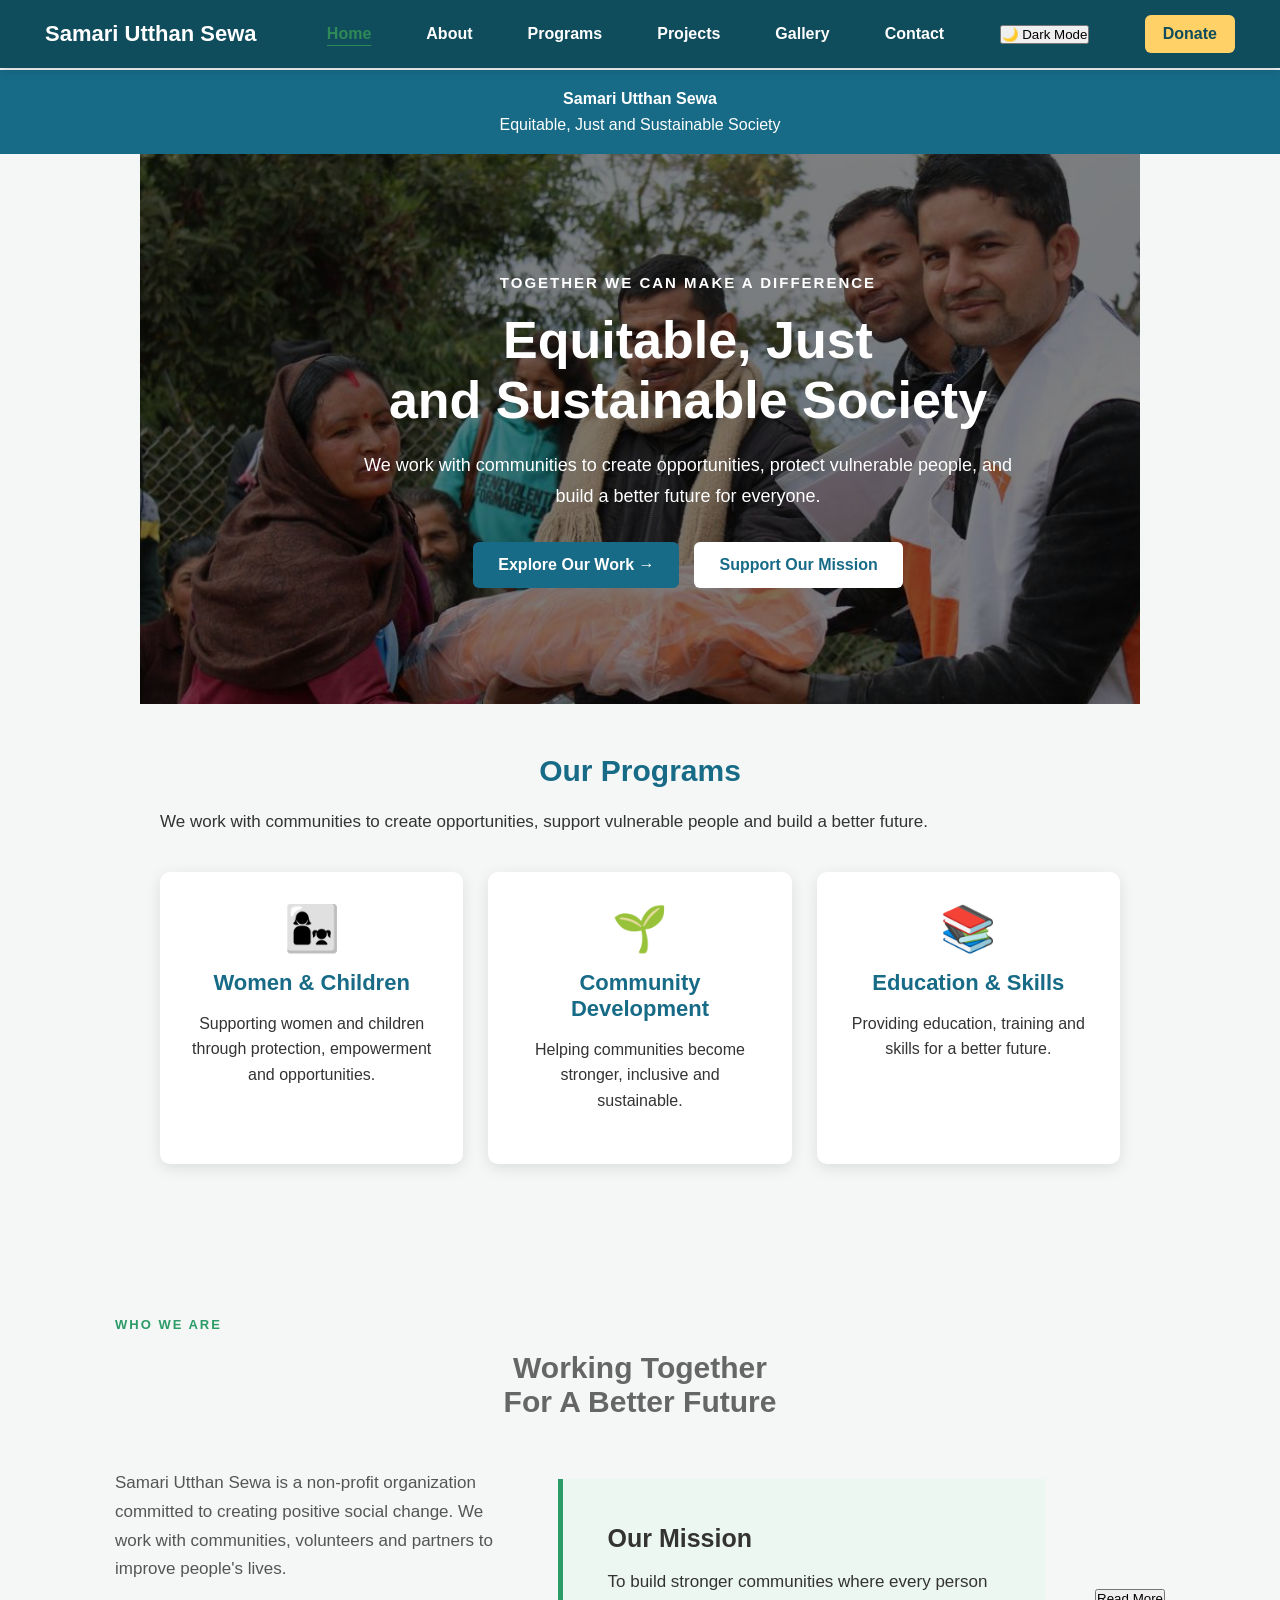
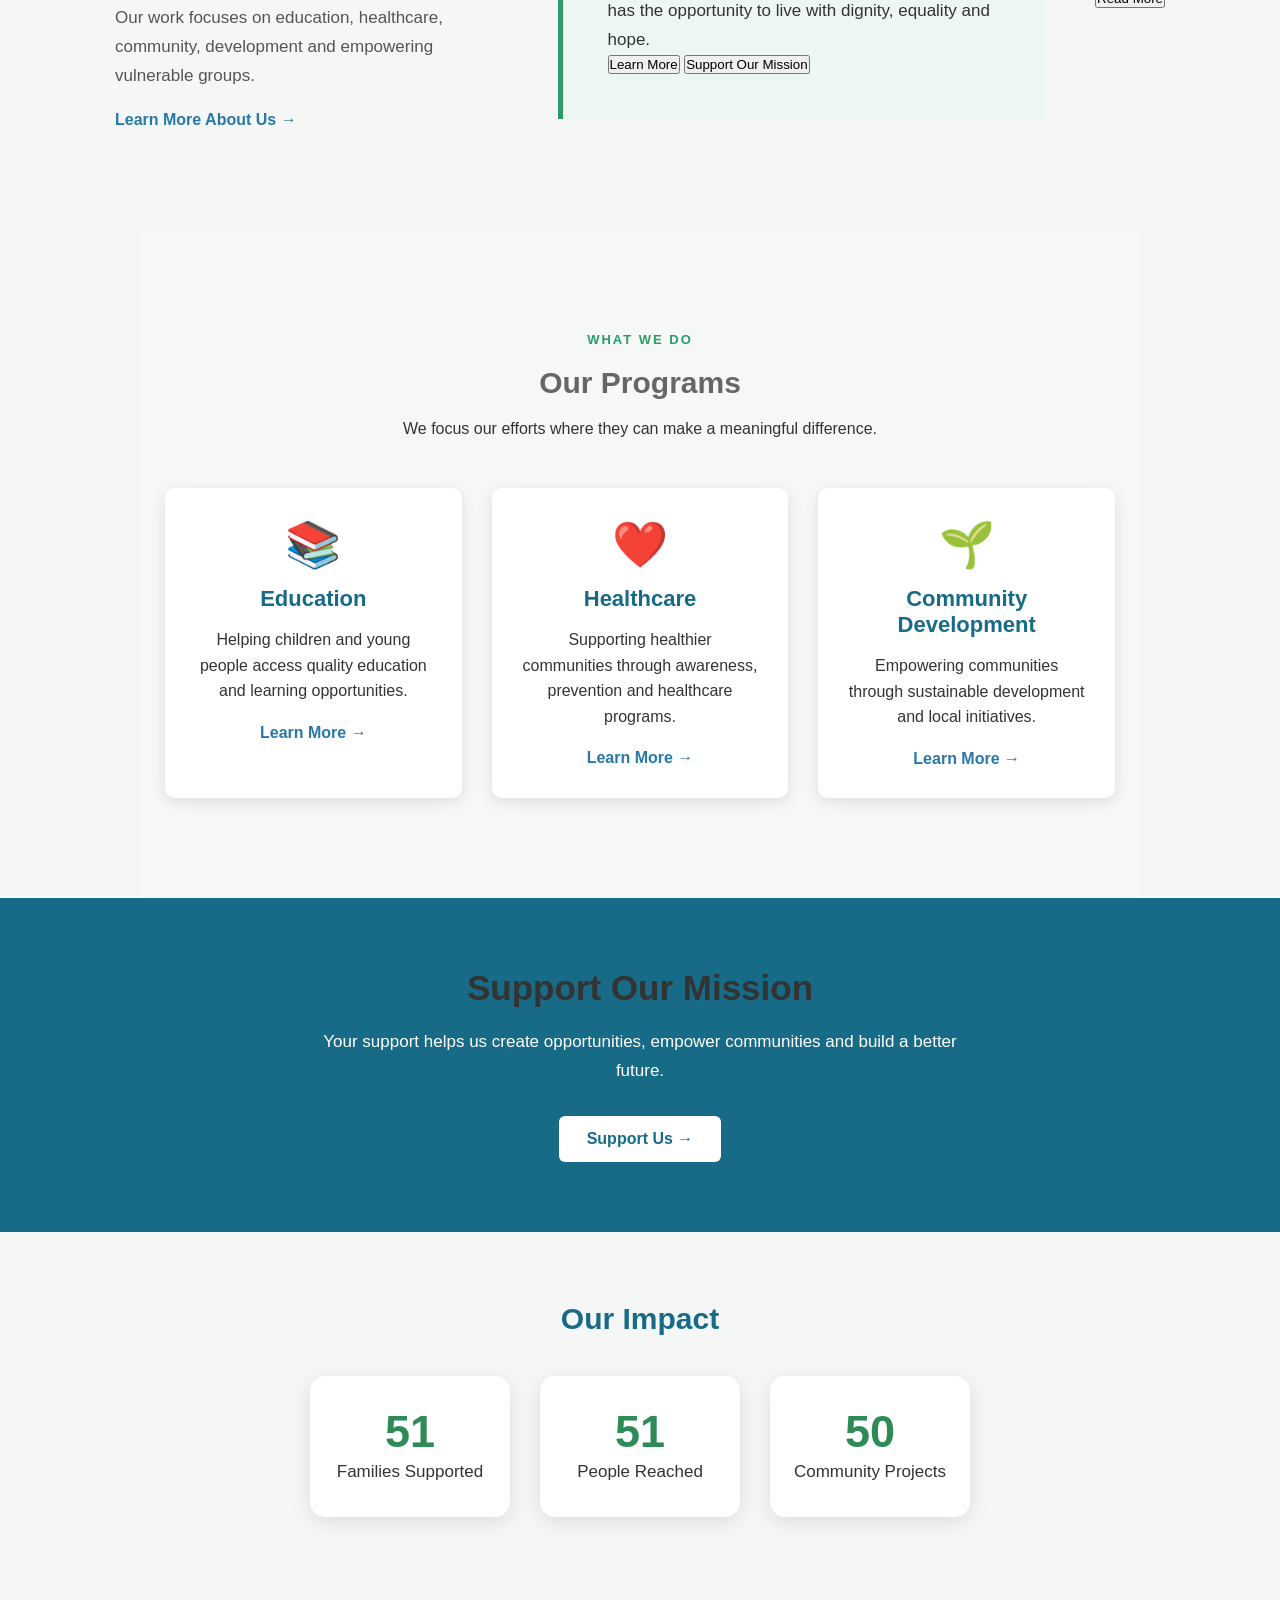
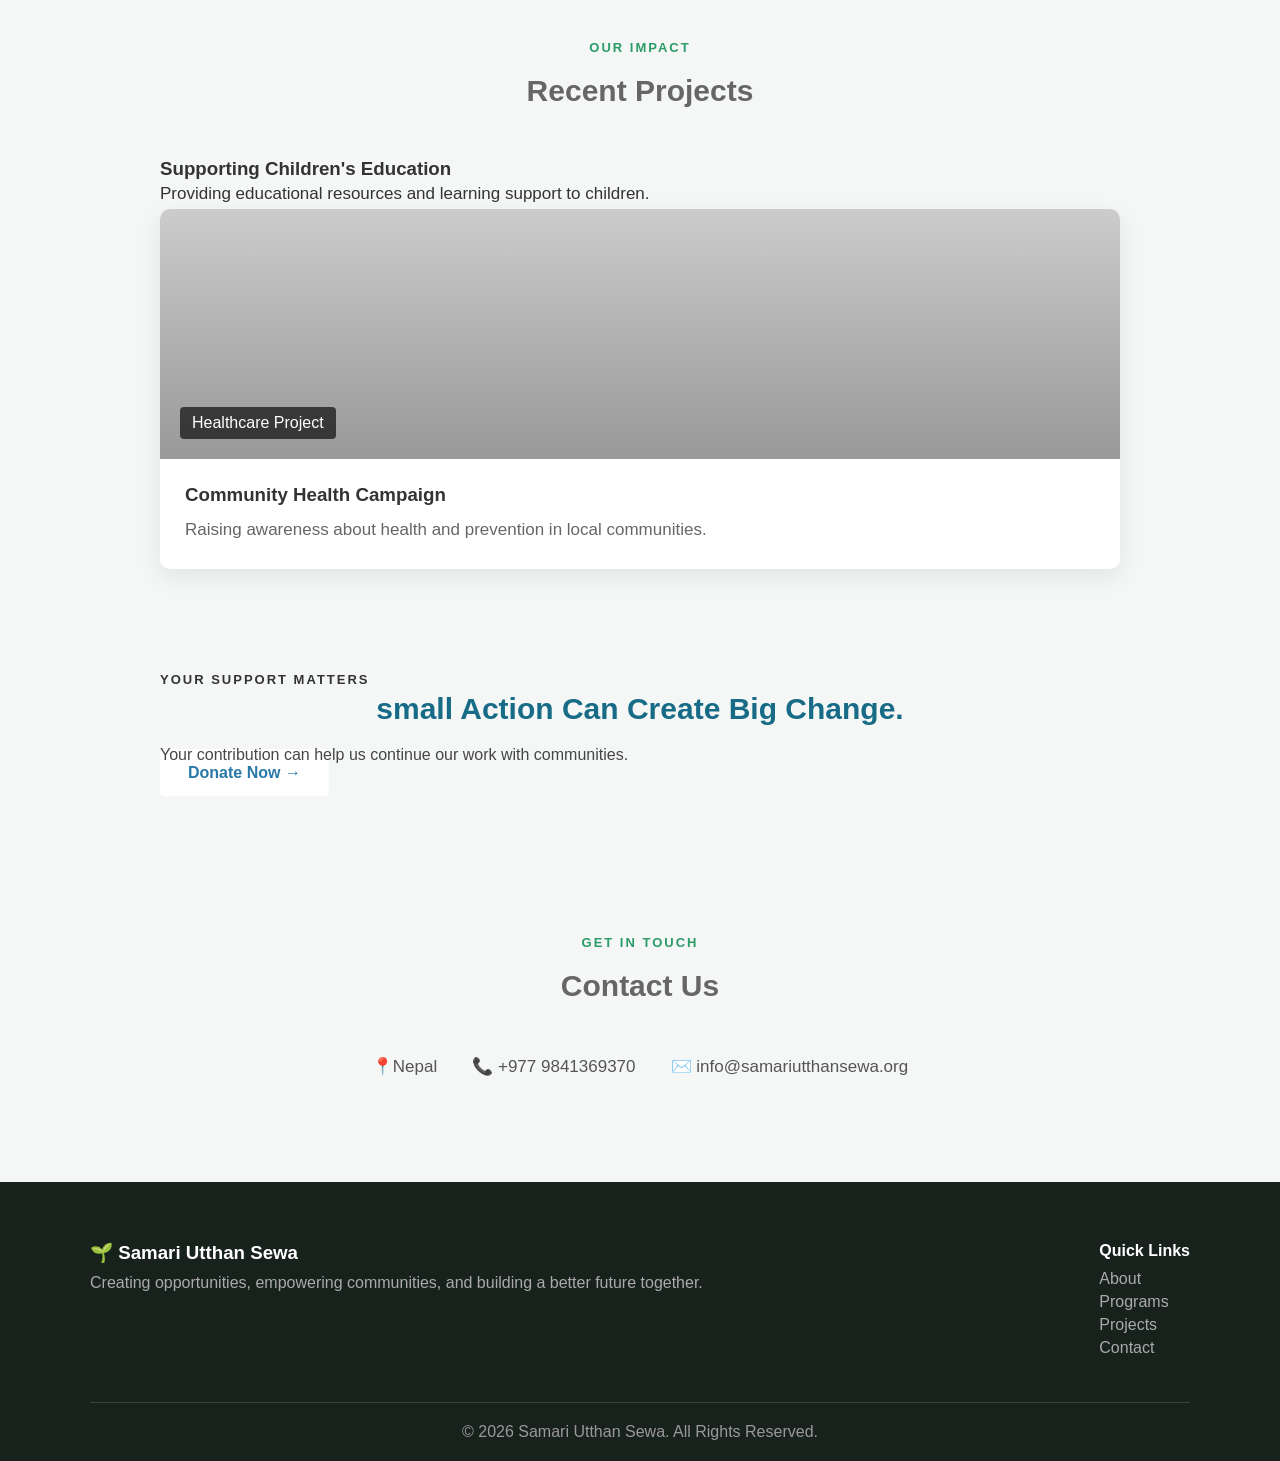
==== index.html @ bf8b1ad0 "Add files via upload" ====
<!DOCTYPE html>
<html lang="en">

  <head>
    <meta charset="UTF-8">
    <meta name="viewport" content="width=device-width, initial-scale=1.0">

    <title>Samari Utthan Sewa | Equitable, Just and Sustainable Society</title>

    <meta name="description" content="Samari Utthan Sewa works with communities to create opportunities, protect vulnerable people and build a more equitable, just and sustainable society.">

    <meta property="og:title" content="Samari Utthan Sewa | Equitable, Just and Sustainable Society">
    <meta property="og:description" content="Samari Utthan Sewa works with communities to create opportunities and build a better future for everyone.">
    <meta property="og:type" content="website">
    <meta property="og:url" content="https://samariutthansewa.org/">

    <link rel="stylesheet" href="style.css">

  </head>

  <body>

    <!-- Scroll progress Bar -->

    <div id="scrollProgress"></div>

    <!-- Your existing website content -->

    <!-- ================= NAVIGATION BAR ================= -->

    <header>
        <h1>Samari Utthan Sewa</h1>
        <p>Equitable, Just and Sustainable Society</p>
    </header>

        <nav class="navbar">

            <a href="index.html" class="logo">
                Samari Utthan Sewa
            </a>

            <button id="menuToggle"
                    class="menu-toggle" 
                    aria-label="Open navigation"
                    aria-expanded="false">
               ☰
            </button>

            <ul class="nav-links">

             <li> 
                <a href="index.html">Home</a>
             </li>
            
             <li>
                <a href="about.html">About</a>
             </li>
            
             <li>
                <a href="programs.html">Programs</a>
             </li>

             <li>
                <a href="projects.html">Projects</a>
             </li>

             <li>
                <a href="gallery.html">Gallery</a>
             </li>

             <li>
                <a href="contact.html">Contact</a>
             </li>

            </ul>
            <button id="darkModeButton">🌙 Dark Mode</button>
            
            <a href="#donate" class="donate-button">
                Donate
            </a>

        </nav>

    </header>
    
    <!-- ================= HERO ================= -->
    <section class="hero">

        <div class="hero-content">

            <p class="hero-small">
                TOGETHER WE CAN MAKE A DIFFERENCE
            </p>

            <h1>
                Equitable, Just <br>
                and Sustainable Society
            </h1>

            <p class="hero-description">
               We work with communities to create opportunities, protect vulnerable people, and build a better future for everyone.
            </p>

            <div class="hero-buttons">

                <a href="#programs" class="primary-button">
                    Explore Our Work →
                </a>

                <a href="#donate" class="secondary-button">
                    Support Our Mission
                </a>
            
    
            </div>

        </div>

    </section>

    <section id="programs" class="reveal">

        <h2>Our Programs</h2>

        <p>
            We work with communities to create opportunities,
            support vulnerable people and build a better future.
        </p>

        <div class="program-cards reveal">

            <div class="program-card reveal" data-program="Women & Children">
                <div class="program-icon">👩‍👧</div>
                <h3>Women & Children</h3>
                <p>
                    Supporting women and children through
                    protection, empowerment and opportunities.
                </p>
            </div>

            <div class="program-card reveal" data-program="Community Development">
                <div class="program-icon">🌱</div>
                <h3>Community Development</h3>
                <p>
                    Helping communities become stronger,
                    inclusive and sustainable.
                </p>
            </div>

            <div class="program-card reveal" data-program="Education & Skills">
                <div class="program-icon">📚</div>
                <h3>Education & Skills</h3>
                <p>
                    Providing education, training and skills
                    for a better future.
                </p>
            </div>

        </div>

    </section>

    <!-- ================= ABOUT ================= -->

    <section class="about" id="about">

        <div class="section-heading">

            <p>WHO WE ARE</p>

            <h2>
                Working Together<br>
                For A Better Future
            </h2>

        </div>
        <div class="about-content">

            <div class="about-text">

                <p>
                    Samari Utthan Sewa is a non-profit organization committed to creating positive social change. We work with communities, volunteers and partners to improve people's lives.
                </p>

                <p>
                    Our work focuses on education, healthcare, community, development and empowering vulnerable groups.
                </p>

                <a href="#" class="text-link">
                    Learn More About Us →
                </a>

            </div>

            <div class="about-box">

                <h3>Our Mission</h3>

                <p>
                    To build stronger communities where every person has the opportunity to live with dignity, equality and hope.
                </p>

            <button id="learnMoreButton">Learn More</button>

            <button id="supportOurButton">Support Our Mission</button>

            <p id="ngoMessage"></p>

            </div>

        <button id="readMoreButton">Read More</button>

        <p id="moreInformation" style="display: none;">
            Samari Utthan Sewa is committed to supporting communities
            and creating positive social change. 💙🌱
        </p>

        </div>

    </section>

    <!-- ================= PROGRAM ================= -->
    
    <section class="program" id="program">
        <div class="section-heading center">

            <p>WHAT WE DO</p>

            <h2>
                Our Programs<br>
            </h2>

            <span>
                We focus our efforts where they can make a meaningful difference.
            </span>

        </div>

        <div class="program-container">

          <div class="program-card">

            <div class="program-icon">
                📚
            </div>

            <h3>
                Education
            </h3>

            <p>
                Helping children and young people access quality education and learning opportunities.
            </p>

            <a href="#">
                Learn More →
            </a>


          </div>

          <div class="program-card">

            <div class="program-icon">
                 ❤️
            </div>

            <h3> 
                Healthcare
            </h3>

            <p>
                Supporting healthier communities through awareness, prevention and healthcare programs.
            </p>

            <a href="#">
                Learn More →
            </a>

          </div>

          <div class="program-card">

            <div class="program-icon">
                🌱
            </div>

            <h3>
                Community Development
            </h3>

            <p>
                Empowering communities through sustainable development and local initiatives.
            </p>

            <a href="#">
                Learn More →
            </a>

          </div>

        </div>

    </section>

    <section id="donate" class="donate-section">

        <h2>Support Our Mission</h2>

        <p>
            Your support helps us create opportunities,
            empower communities and build a better future.
        </p>

        <a href="#contact" class="donate-button">
            Support Us →
        </a>


    </section>

    <!-- Impact Counter -->

    <section class="impact-section">

        <h2>Our Impact</h2>

        <div class="counter-container">

            <div class="counter-box">
                <h3 class="counter" data-target="100">0</h3>
                <p>Families Supported</p>
            </div>

            <div class="counter-box">
                <h3 class="counter" data-target="500">0</h3>
                <p>People Reached</p>
            </div>

            <div class="counter-box">
                <h3 class="counter" data-target="50">0</h3>
                <p>Community Projects</p>
            </div>

        </div>

    </section>

    <!-- ================= PROJECTS ================= -->

    <section class="project" id="projects">

        <div class="section-heading center">

            <p>OUR IMPACT</p>

            <h2>
                Recent Projects
            </h2>

        </div>

        <div class="project-container">

            <h3>
                Supporting Children's Education
            </h3>

            <p>
                Providing educational resources and learning support to children.
            </p>

        </div>

        <div class="project-card">

            <div class="project-image health-image">
                <span>Healthcare Project</span>
            </div>

            <div class="project-info">

                <h3>
                    Community Health Campaign
                </h3>

                <p>
                    Raising awareness about health and prevention in local communities.
                </p>

            </div>

        </div>

    </div>

    </section>


    <!-- ================= DONATION ================= -->

    <section class="donate" id="donate">

        <div>

            <p>
                YOUR SUPPORT MATTERS
            </p>

            <h2>
                small Action Can Create Big Change.
            </h2>

            <span>
                Your contribution can help us continue our work with communities.
            </span>

        </div>

        <a href="#" class="donate-big-button">
            Donate Now →
        </a>

    </section>

    <!-- ================= CONTACT ================= -->

    <section class="contact" id="contact">

        <div class="section-heading center">

            <p>GET IN TOUCH</p>

            <h2>
                Contact Us
            </h2>

        </div>

        <div class="contact-info">

            <p>📍Nepal</p>

            <p>📞 +977 9841369370</p>

            <p>✉️ info@samariutthansewa.org</p>

        </div>

    </section>

    <!-- ================= FOOTER ================= -->

    <footer>

     <div class="footer-content">

        <div>

            <h3>
               🌱 Samari Utthan Sewa
            </h3>

            <p>
                Creating opportunities, empowering communities, and building a better future together.
            </p>

        </div>

        <div>

            <h4>
                Quick Links
            </h4>

            <a href="#about">About</a>
            <a href="#program">Programs</a>
            <a href="#projects">Projects</a>
            <a href="#contact">Contact</a>

        </div>

     </div>

     <div class="copyright">

         © 2026 Samari Utthan Sewa. All Rights Reserved.

     </div>

    </footer>



<button id="backToTop">↑</button>

<!-- Program Modal -->

<div id="programModal" class="program-modal">

    <div class="program-modal-content">

        <button id="closeProgramModal" class="close-modal">×</button>

        <h2 id="modalProgramName"></h2>

        <p id="modalProgramDescription"></p>

    </div>

</div>

<script src="script.js"></script>
</body>

</html>
---- style.css ----
/* ========================================
   BASIC SETTINGS
======================================= */

* {
    margin: 0;
    padding: 0;
    box-sizing: border-box;
}

html {
    scroll-behavior: smooth;
}

body {
    font-family: Arial, sans-serif;
    margin: 0;
    background-color: #f4f7f6;
    color: #333;
    padding-top: 70px;
}

a {
    text-decoration: none;
}

/* ========================================
   NAVIGATION
======================================= */

header {
   background-color: #176b87;
   color: white;
   padding: 20px;
   text-align: center;
}

header h1 {
    margin: 0;
    font-size: 16px;
}

header p {
    margin: 8px 0 0;
    font-size: 16px;
}

nav {
    background-color: #0f4c5c;
    padding: 12px;
    text-align: center;
}

nav a {
    color: white;
    text-decoration: none;
    margin: 0 15px;
    font-weight: bold;
}

nav a:hover {
    color: #ffd166;
}

.navbar {
   position: fixed;
   top: 0;
   left: 0;
   width: 100%;
   z-index: 1000;

   display: flex;
   align-items: center;
   justify-content: space-between;

   background-color: #0f4c5c;
   padding: 15px 30px;

   box-shadow: 0 2px 10px rgba(0, 0, 0, 0.15);
}

.logo {
    font-size: 22px;
    font-weight: center;
    color: #2878a8;
}

.logo span {
    color: #333;
}

.nav-links {
    list-style: none;

    display: flex;
    gap: 28px;
}

.nav-links a {
    transition: color 0.3s ease;
}

.nav-links a:hover {
    color: #ffd166;
}

.donate-button {
    background: #2878a8;
    color: white;

    padding: 10px 22px;

    border-radius: 5px ;
    transition: all 0.3s ease;
}

.donate-button:hover {
    transform: translateY(-2px);
    opacity: 0.9;
}


/* ==========================================
   HERO
======================================== */

.hero {
    min-height: 680px;

    display: flex;
    align-items: center;

    background: linear-gradient(
        rgba(0, 0, 0, 0.52),
        rgba(0, 0, 0, 0.52)
    ),
    url("https://images.unsplash.com/photo-1488521787991-ed7bbaae773c")
    center/cover;

    background-attachment: fixed;
}

.hero-content {
    max-width: 850px;
    margin-left: 10%;

    color: white;
    padding: 30px;
}

.hero-small{
    font-size: 14px;
    font-weight: bold;
    letter-spacing: 2px;

    margin-bottom: 25px;
}

.hero-description {
    max-width: 650px;

    font-size: 19px;

    margin-bottom: 35px;
}

.hero-buttons {
    display: flex;
    gap: 15px;
    flex-wrap: wrap;
}

/* ========================================
   BUTTONS
======================================== */

.primary-button,
.secondary-button  {
display: inline-block;

padding: 13px 25px;

border-radius: 5px;

    font-weight: bold;

transition: 0.3s;
}

.primary-button {
    background: #2b9b68;
    color: white;
}

.primary-button:hover {
    transform: translateY(-3px);
    background: #2878a8;
}

.secondary-button {
    background: white;
    color: #2878a8;
}

.secondary-button:hover {
    transform: translateY(-3px);
}

/* ========================================
   SECTION HEADING
=========================================*/

section {
    padding: 50px 20px;
    max-width: 1000px;
    margin: auto;
}

section h2 {
    text-align: center;
    color: #176b87;
    font-size: 30px;
    margin-bottom: 20px;
}

section p {
    line-height: 1.7;
    font-size: 17px;
}

.section-heading {
    margin-bottom: 50px;
}

.section-heading > p {
    color: #2b9b68;

    font-size: 13px;
    font-weight: bold;

    letter-spacing: 2px;
    
    margin-bottom: 10px;
}

.section-heading h2 {
    display: block;

    margin-top: 15px;

    color: #666;
}

.center {
    text-align: center;
}


/* ========================================
   ABOUT
========================================= */

.about {
    max-width: 1100px;
    margin: auto;

    padding: 100px 25px;
}

.about-content {
    display: flex;
    gap: 50px;

    align-items: center;
}

.about-text {
    flex: 1;
}

.about-text p {
    margin-bottom: 20px;

    color: #555;
}

.text-link {
    color: #2878a8;

    font-weight: bold;
}

.about-box {
    flex: 1;

    background: #edf7f1;

    color: #333;

    padding: 45px;

    border-left: 5px solid #2b9b68;
}

.about-box h3 {
    font-size: 25px;
    margin-bottom: 15px;
}

.about-box p {
    color: #333;
}


/* ========================================
   PROGRAMS
======================================= */

.program {
    padding: 100px 25px;

    background: #f5f8f6;
}

.program-container {
    max-width: 1100px;
    margin: auto;

    display: flex;
    gap: 25px;
}

.program-card {
    flex: 1;

    background: white;

    padding: 35px;

    border-radius: 10px;

    box-shadow:
       0 8px 30px rgba(0, 0, 0, 0.06);

    transition: 0.3s;
}

.program-card:hover {
    transform: translateY(-8px);

    box-shadow:
        0 15px 35px rgba(0, 0, 0, 0.12);
}

.program-icon {
    font-size: 40px;

    margin-bottom: 15px;
}

.program-card h3 {
    font-size: 40px;

    margin-bottom: 12px;
}

.program-card p {
    font-size: 22px;

    margin-bottom: 20px;
}

.program-card a {
    color: #2878a8;

    font-weight: bold;
}


/* ========================================
   PROJECTS
======================================== */

.projects {
    max-width: 1100px;
    margin: auto;

    padding: 100px 25px;
}

.program-container {
    display: flex;
    gap: 30px;
}

.project-card {
    flex: 1;

    background: white;

    border-radius: 10px;

    overflow: hidden;

    box-shadow:
       0 8px 25px rgba(0, 0, 0, 0.08);
}

.project-image {
    height: 250px;

    display: flex;
    align-items: end;

    padding: 20px;

    color: white;

    background-size: cover;
    background-position: center;
}

.education-image {
    background-image:
       linear-gradient(
        rgba(0,0,0,0.2),
        rgba(0,0,0,0.4)
       ),
       url("https://images.unsplash.com/photo-1576091160399-112ba8d25d1d");
}

.health-image {
    background-image:
       linear-gradient(
        rgba(0, 0, 0, 0.2),
        rgba(0, 0, 0, 0.4)
       ),
       url("https://images.unsplash.com/photo-1576091160399-112ba8d25d1d");
}

.project-image span {
    background: rgba(0, 0, 0, 0.65);

    padding: 7px 12px;

    border-radius: 4px;
}

.project-info {
    padding: 25px;
}

.project-info h3 {
    margin-bottom: 10px;
}

.project-info p {
    color: #666;
}


/* ========================================
   DONATION
======================================== */

.donation {
    padding: 70px 10%;

    background: #2878a8;

    color: white;

    display: flex;

    justify-content: space-between;
    align-items: center;

    gap: 30px;
}

.donate p {
    font-size: 13px;

    letter-spacing: 2px;

    font-weight: bold;
}

.donation h2 {
    font-size: 35px;

    margin: 8px 0;
}

.donate span {
    opacity: 0.9;
}

.donate-big-button {
    background: white;

    color: #2878a8;

    padding: 15px 28px;

    border-radius: 5px;

    font-weight: bold;

    white-space: nowrap;

    transform: 0.3s;
}

.donate-big-button:hover {
    transform: scale(1.05);
}


/* ========================================
   CONTACT
======================================== */

.contact {
    padding: 100px 25px;

    text-align: center;
}

.contact-info {
    display: flex;

    justify-content: center;

    gap: 35px;

    flex-wrap: wrap;

    color: #555;
}


/* ========================================
   FOOTER
======================================== */

footer {
    background: #17221d;

    color: white;

    padding: 60px 25px 20px;
}

.footer-content {
    max-width: 1100px;
    margin: auto;

    display: flex;

    justify-content: space-between;

    gap: 50px;
}

.footer-content h3 {
    margin-bottom: 10px;
}

.footer-content p {
    color: #aaa;
}

.footer-content h4 {
    margin-bottom: 10px;
}

.footer-content a {
    display: block;

    color: #aaa;

    margin-bottom: 5px;
}

.footer-content a:hover {
    color:white;
}

.copyright {
    max-width: 1100px;

    margin: 40px auto 0;

    padding-top: 20px;

    border-top: 1px solid #38423d;

    text-align: center;

    color: #999;
}


/* =======================================
   MOBILE RESPONSIVE DESIGN
======================================== */

@media (max-width: 800px) {

    .navbar {
        flex-wrap: wrap;

        gap: 15px;
    }

    .nav-links {
        order: 3;

        width: 100%;

        justify-content: center;

        flex-wrap: wrap;
    
        gap: 15px;
    }

    .hero {
        min-height: 600px;

        background-attachment: scroll;
    }

    .hero-content {
        margin-left: 0;

        text-align: center;
    }

    .hero h1 {
        font-size: 43px;
    }

    .hero-buttons {
        justify-content: center;
    }

    .about-content {
        flex-direction: column;
    }

    .program-container {
        flex-direction: column;
    }

    .donate {
        flex-direction: column;

        text-align: center;
    }

    .footer-content {
        flex-direction: column;
    }

}


/* ========================================
   INNER PAGE HEADER
======================================== */


.page-header {
    padding: 100px 20px;

    text-align: center;

    background: #176b4d;

    color: white;
}

.page-header h1 {
    font-size: 50px;

    margin-bottom: 10px;
}

.page-header p {
    font-size: 18px;
}


/* ========================================
   ABOUT PAGE
======================================== */


.about-page {
    max-width: 1000px;

    margin: auto;

    padding: 80px 25px;

    text-align: center;
}

.about-page h2 {
    font-size: 40px;

    margin-bottom: 25px;
}

.about-page> p {
    max-width: 800px;

    margin: 15px auto;

    color: #666;
}

.mission-container {
    display: flex;

    gap: 25px;

    margin-top: 50px;
}

.mission-box {
    flex: 1;

    padding: 30px;

    background: #f5f8f6;

    border-radius: 10px;
}

.mission-box h3 {
    margin-bottom: 12px;
}



/* =======================================
   Gallery
====================================== */


.gallery {
    max-width: 1100px;

    margin: auto;

    padding: 80px 25px;

    display: grid;

    grid-template-columns:
            repeat(2, 1fr);

    gap: 25px;
}

.gallery img {
    width: 100%;

    height: 300px;

    object-fit: cover;

    border-radius: 10px;

    transition: 0.3s;
}

.gallery img:hover {
    transform: scale(1.03);
}



/* ========================================
   CONTACT PAGE
======================================= */

.contact-page {
    max-width: 1000px;

    margin: auto;

    padding: 80px 25px;

    display: flex;

    gap: 60px;
}

.contact-details {
    flex: 1;
}

.contact-details h2 {
    font-size: 35px;

    margin-bottom: 25px;
}

.contact-details p {
    margin: 15px 0;

    color: #555;
}

.contact-page form {
    flex: 1;

    display: flex;

    flex-direction: column;

    gap: 15px;
}

.contact-page input,
.contact-page textarea {
    resize: none;
    
    width: 100%;

    padding: 14px;

    border: 1px solid #ddd;

    border-radius: 5px;

    font-family: inherit;

    font-size: 15px;
}

.contact-page button {
    border: none;

    padding: 14px;

    background: #176b4d;

    color: white;

    border-radius: 5px;

    font-size: 16px;

    font-weight: bold;

    cursor: pointer;
}

.contact-page button:hover {
    background: #0f4d37;
}

.contact-form label {
    display: block;
    margin-bottom: 6px;
    font-weight: 600;
}



/* ==========================================
   RESPONSIVE INNER PAGES
========================================== */

@media (max-width: 800px) {

    .mission-container {
        flex-direction: column;
    }

    .gallery {
        grid-template-columns: 1fr;
    }

    .contact-page {
        flex-direction: columns;
    }

}

form {
    max-width: 600px;
    margin: 30px auto;
    background-color: white;
    padding: 30px;
    border-radius: 10px;
    box-shadow: 0 4px 15px rgba(0, 0, 0, 0.1);
}

form input,
form textarea {
    width: 100%;
    padding: 12px;
    margin-bottom: 15px;
    border: 1px solid #ccc;
    border-radius: 6px;
    font-size: 16px;
    box-sizing: border-box;
}

form textarea {
    resize: vertical;
}

form buttom {
    width: 100%;
    padding: 13px;
    background-color: #176b87;
    color: white;
    border: none;
    border-radius: 6px;
    font-size: 17px;
    font-weight: bold;
    cursor: pointer;
}

form buttom:hover {
    background-color: #0f4c5c;
}

#formMessage {
    text-align: center;
    margin-top: 15px;
    font-weight: bold;
}

@media (max-width: 600px) {

    header h1 {
        font-size: 28px;
    }

    header p {
        font-size: 14px;
    }

    nav a {
        display: block;
        margin: 10px 0;
    }

    section {
        padding: 30px 15px;
    }

    section h2 {
        font-size: 25px;
    }

    form {
        padding: 20px;
    }
 .hero {
    min-height: 450px;
 }

 .hero-content h1 {
    font-size: 34px;
 }

 .hero-description {
    font-size: 16px;
 }

 .program-cards{
    flex-direction: column;
    align-items: center;
 }

 .program-card {
    width: 100%;
    max-width: 400px;
 }

 .navbar {
    flex-direction: column;
    align-items: center;
    gap: 10px;
 }

 .navbar .donate-button {
    margin-top: 5px;
 }

}



.hero {
    min-height: 550px;
    display: flex;
    align-items: center;
    justify-content: center;
    text-align: center;
    padding: 60px 20px;
    background-image: url("community.jpg");
    background-size: cover;
    background-position: center;
    position: relative;
}

.hero::before {
    content: "";
    position: absolute;
    inset: 0;
    background: rgba(0, 0, 0, 0.5);
}

.hero-content {
    position: relative;
    color: white;
    max-width: 800px;
}

.hero-small {
    font-size: 15px;
    font-weight: bold;
    letter-spacing: 2px;
    margin-bottom: 15px;
}

.hero-content h1 {
    font-size: 52px;
    line-height: 1.15;
    margin: 0 0 20px;
}

.hero-description {
    font-size: 18px;
    line-height: 1.7;
    margin-bottom: 30px;
}

.hero-buttons {
    display: flex;
    justify-content: center;
    gap: 15px;
    flex-wrap: wrap;
}

.primary-button,
.secondary-button {
    display: inline-block;
    padding: 14px 25px;
    text-decoration: none;
    border-radius: 6px;
    font-weight: bold;
}

.primary-button {
    background-color: #176b87;
    color: white;
}

.secondary-button {
    background-color: white;
    color: #176b87;
}

.primary-button:hover,
.secondary-button:hover {
    opacity: 0.85;
}

.program-cards {
    display: flex;
    gap: 25px;
    justify-content: center;
    margin-top: 35px;
    flex-wrap: wrap;
}

.program-card {
    background-color: white;
    padding: 30px;
    border-radius: 10px;
    width: 280px;
    box-shadow: 0 4px 15px rgba(0, 0, 0, 0.1);
    text-align: center;
    box-sizing: border-box;
}

.program-card h3 {
    color: #176b87;
    font-size: 22px;
    margin-bottom: 15px;
}

.program-card p {
    font-size: 16px;
    line-height: 1.6;
}

.program-card:hover {
    transform: translateY(-5px);
    transition: 0.3s;
}

.program-icon {
    font-size: 45px;
    margin-bottom: 15px;
}

.donate-section {
    text-align: center;
    background-color: #176b87;
    color: white;
    max-width: none;
    padding: 70px 20px;
}

.donate-section h2 {
    color: #333;
    font-size: 35px;
}

.donate-section p {
    max-width: 650px;
    margin: 0 auto 30px;
}

.donate-button {
    display: inline-block;
    background-color: white;
    color: #176b87;
    padding: 14px 28px;
    border-radius: 6px;
    text-decoration: none;
    font-weight: bold;
}

.donate-button:hover {
    opacity: 0.85;
}

.navbar {
    display: flex;
    align-items: center;
    justify-content: space-between;
    background-color: #0f4c5c;
    padding: 15px 30px;
}

.logo {
    color: white;
    text-decoration: none;
    font-size: 22px;
    font-weight: bold;
}

.nav-links {
    display: flex;
    list-style: none;
    gap: 25px;
    margin: 0;
    padding: 0;
}

.nav-links a {
    color: white;
    text-decoration: none;
    font-weight: bold;
}

.nav-links a:hover {
    color: #ffd166;
}

.navbar .donate-button {
    background-color: #ffd166;
    color: #0f4c5c;
    padding: 10px 18px;
    border-radius: 6px;
    text-decoration: none;
    font-weight: bold;
}

.navbar .donate-button:hover {
    opacity: 0.85;
}




/* =======================================
   MOBILE MENU 
====================================== */


.menu-toggle {
    display: none;
    font-size: 28px;
    background: none;
    border: none;
    color: white;
    cursor: pointer;
}


@media (max-width: 768px) {

    .navbar {
        padding: 15px;
        flex-wrap: wrap;
    }

    .menu-toggle {
        display: block;
        order: 2;
    }

    .nav-links {
        display: none;
        order: 4;
        width: 100%;
        flex-direction: column;
        align-items: center;
        gap: 15px;
        padding-top: 15px;

        max-height: 0;
        overflow: hidden;
        opacity: 0;
        transform: translateY(-10px);
        transition: all 0.3s ease;
    }

    .nav-links.active {
        max-height: 500px;
        opacity: 1;
        transform: translateY(0);
    }

    .navbar .donate-button {
        order: 3;
    }

}


/* ========================================
   FINAL MOBILE MENU FIX
======================================= */

.menu-toggle {
    display: none;
}

@media(max-width: 768px) {

    .navbar {
        position: relative;
        flex-direction: row;
        flex-wrap: wrap;
    }

    .menu-toggle {
        display: block !important;
        order: 2;
        font-size: 30px;
        color: white;
        background: transparent;
        border: none;
        cursor: pointer;
        padding: 5px 10px;
    }

    .nav-links {
        display: none !important;
        order: 4px;
        width: 100%;
        flex-direction: column;
        align-items: center;
        gap: 15px;
        margin-top: 15px;
    }

    .nav-links.active {
        display: flex !important;
    }

    .navbar .donate-button {
        order: 3;
    }
}

.warning {
    color: orange;
    font-weight: bold;
}


/* ========================================
   BACK TO TOP BUTTON
======================================= */

#backToTop {
    position: fixed;
    bottom: 25px;
    right: 25px;

    width: 45px;
    height: 45px;

    border: none;
    border-radius: 50%;

    background-color: #2e8b57;
    color: white;

    display: none;

    z-index: 1000;
}

/* Active Navigation Link */

.nav-links a.active {
    color: #2e8b57 !important;
    font-weight: 700 !important;
    text-decoration: underline;
    text-underline-offset: 6px;
}

.dark-mode {
    background-color: #222;
    color: white;
}

#lightbox {
    display: none;
    position: fixed;
    inset: 0;
    background: rgba(0, 0, 0, 0.8);

    justify-content: center;
    align-items: center;

    z-index: 2000;
}

#lightboxImage {
    max-width: 90%;
    max-height: 85%;
    border-radius: 10px;
}

body.menu-open {
    overflow: hidden;
}

.reveal {
    opacity: 0;
    transform: translateY(100px) scale(0.95);
    transition: all 1.5s ease;
}

.reveal.show {
    opacity: 1;
    transform: translateY(0) scale(1);
}

.program-card:nth-child(1) {
    transition-delay: 0.1s;
}

.program-card:nth-child(2) {
    transition-delay: 0.3s;
}

.program-card:nth-child(3) {
    transition-delay: 0.5s;
}

.program-card {
    cursor: pointer;
}

.program-card {
    transition: transform 0.3s ease, box-shadow 0.3s ease;
}

.program-card:hover {
    transform: translateY(-10px);
    box-shadow: 0 10px 25px rgba(0, 0, 0, 0.15);
}

/* Program Modal */

.program-modal {
    display: none;
    position: fixed;
    inset: 0;
    background: rgba(0, 0, 0, 0.7);
    justify-content: center;
    align-items: center;
    z-index: 3000;
}

.program-modal-content {
    position: relative;
    width: 90%;
    max-width: 500px;
    padding: 5px;
    background: white;
    border-radius: 15px;
    text-align: center;
    box-shadow: 0 10px 30px rgba(0, 0, 0, 0.25);
}

.close-modal {
    position: absolute;
    top: 10px;
    right: 15px;
    border: none;
    background: none;
    font-size: 30px;
    cursor: pointer;
}

/* Impact Counter */

.impact-section {
    padding: 70px 20px;
    text-align: center;
}

.counter-container {
    display: flex;
    justify-content: center;
    gap: 30px;
    flex-wrap: wrap;
    margin-top: 40px;
}

.counter-box {
    width: 200px;
    padding: 30px 20px;
    background: white;
    border-radius: 15px;
    box-shadow: 0 5px 20px rgba(0, 0, 0, 0.1);
}

.counter {
    font-size: 45px;
    margin: 0;
    color: #2e8b57;
}

/* Scroll Progress Bar */

#scrollProgress {
    position: fixed;
    top: 0;
    left: 0;
    width: 0%;
    height: 5px;
    background-color: #2e8b57;
    z-index: 9999;
    transition: width 0.1s ease;
}

/* Gallery Image Hover Effect */

.gallery-image {
    transition: transform 0.4s ease, filter 0.4s ease;
    cursor: pointer;
}

.gallery-image:hover {
    transform: scale(1.05) translateY(-5px);
    filter: brightness(0.8);
    box-shadow: 0 15px 30px rgba(0, 0, 0, 0.25);
}

.gallery-image:active {
    transform: scale(1.03);
    filter: brightness(0.85);
}

@media (max-width: 768px) {

    .navbar {
        padding: 15px 20px;
    }

    .menu-toggle {
        display: none;
        background: none;
        border: none;
        color: white;
        font-size: 28px;
        cursor: pointer;
    }

    .nav-links {
        display: none;
        position: absolute;
        top: 100%;
        left: 0;
        width: 100%;
        flex-direction: column;
        padding: 20px;
        gap: 15px;
    }

    .nav-links.active {
        display: flex;
    }

}

@media (max-width: 768px) {

    .hero {
        min-height: 70vh;
        padding: 80px 20px 50px;
        text-align: center;
    }

    .hero h1 {
        font-size: 36px;
        line-height: 1.2;
    }

    .hero p {
        font-size: 16px;
        line-height: 1.6;
    }

    .hero-buttons {
        display: flex;
        flex-direction: column;
        gap: 15px;
        align-items: center;
    }

    .hero-buttons a {
        width: 90%;
        max-width: 300px;
        text-align: center;
    }

    .program-cards {
        flex-direction: column;
        align-items: center;
    }

    .program-card {
        width: 90%;
        max-width: 350px;
    }

    .program-card h3 {
        font-size: 22px;
    }

    .program-card p {
        font-size: 16px;
        line-height: 1.6;
    }

    .counter-container {
        flex-direction: column;
        align-items: center;
        gap: 20px;
    }

    .counter-box {
        width: 90%;
        max-width: 300px;
    }

    .counter {
        font-size: 38px;
    }

    .impact-section {
        padding: 50px 20px;
    }

    .gallery {
        grid-template-columns: 1fr;
        gap: 20px;
        padding: 20px;
    }

    .gallery-image {
        width: 100%;
        height: auto;
        transform: none;
    }

    .contact-page {
        flex-direction: column;
        gap: 30px;
    }

    .contact-info,
    .contact-form {
        width: 100%;
    }

    .contact-form input,
    .contact-form textarea {
        width: 100%;
        box-sizing: border-box;
    }

    footer {
        text-align: center;
        padding: 30px 20px;
    }

    .footer-container {
        flex-direction: column;
        align-items: center;
        gap: 25px;
    }

    footer p {
        font-size: 14px;
        line-height: 1.6;
    }

    footer a {
        display: inline-block;
        margin: 5px;
    }

    .menu-toggle:focus-visible {
        outline: 3px solid #ffd166;
        outline-offset: 3px;
    }

}
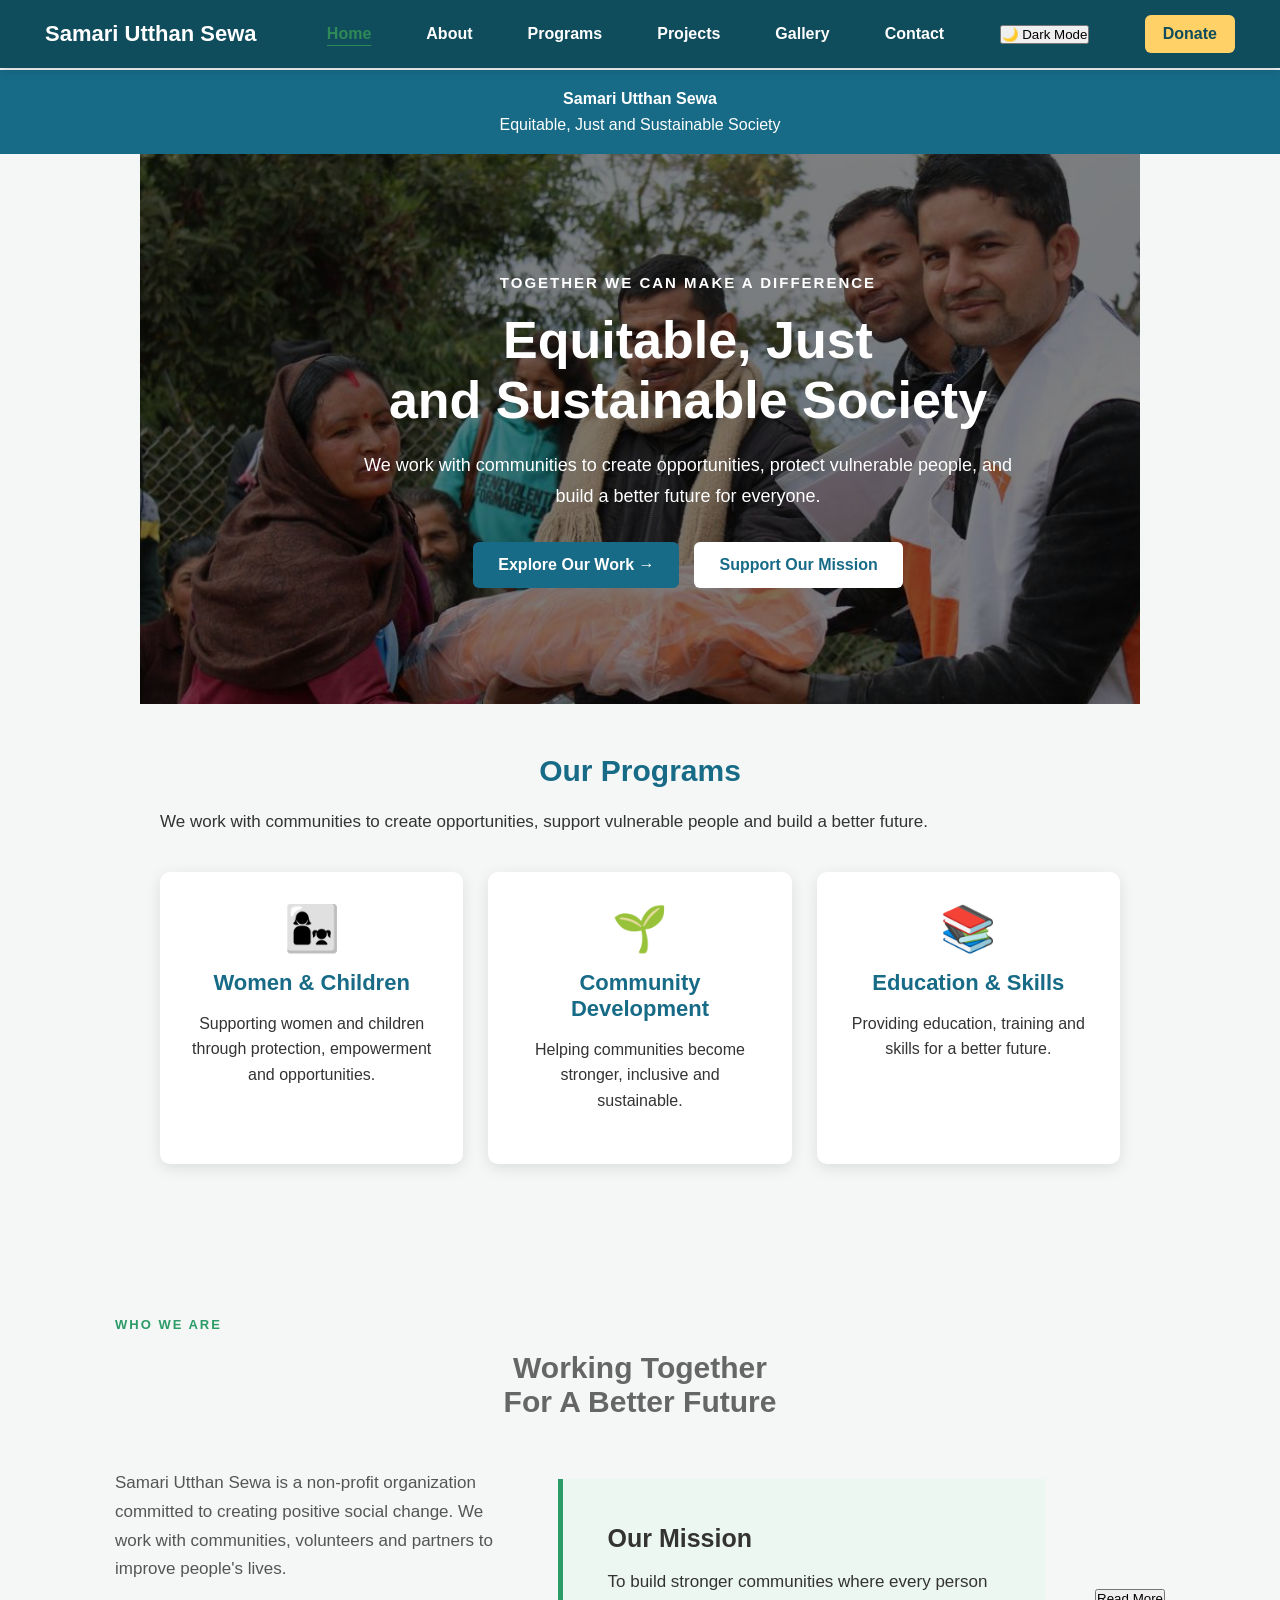
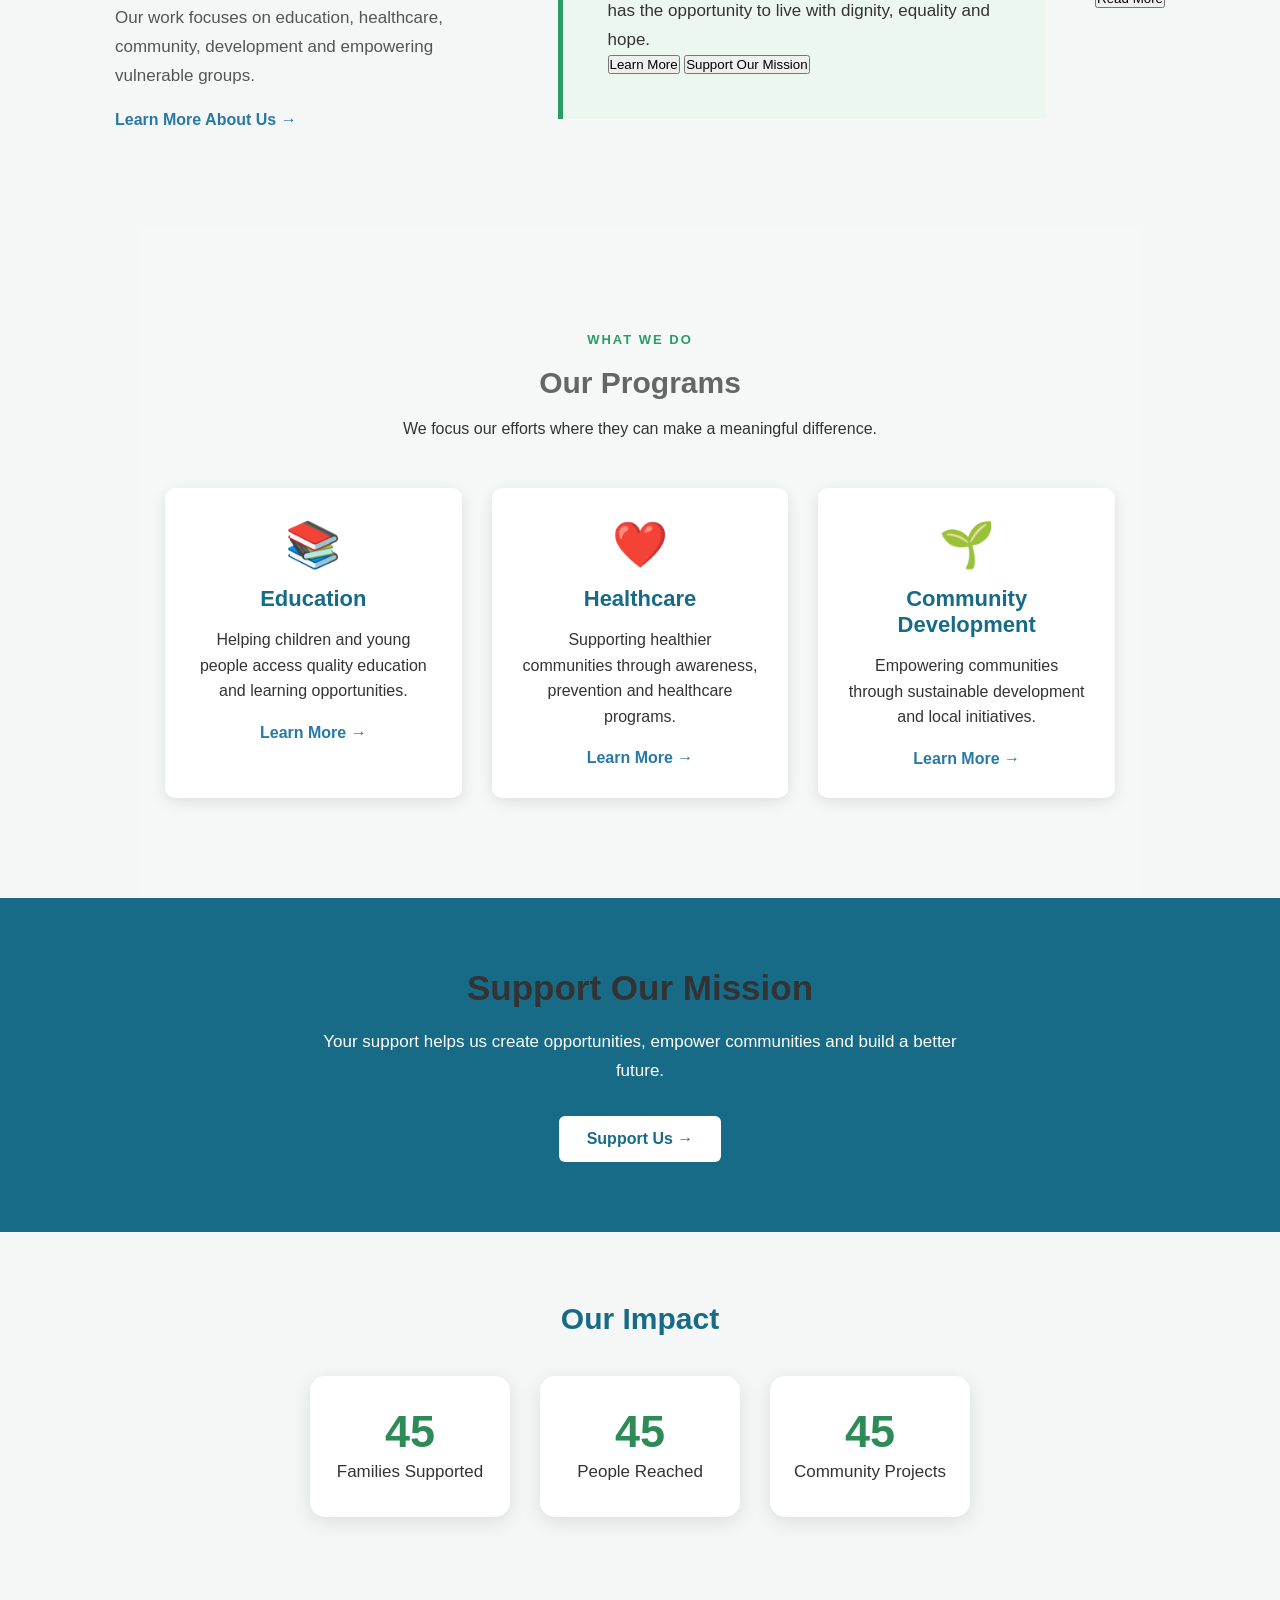
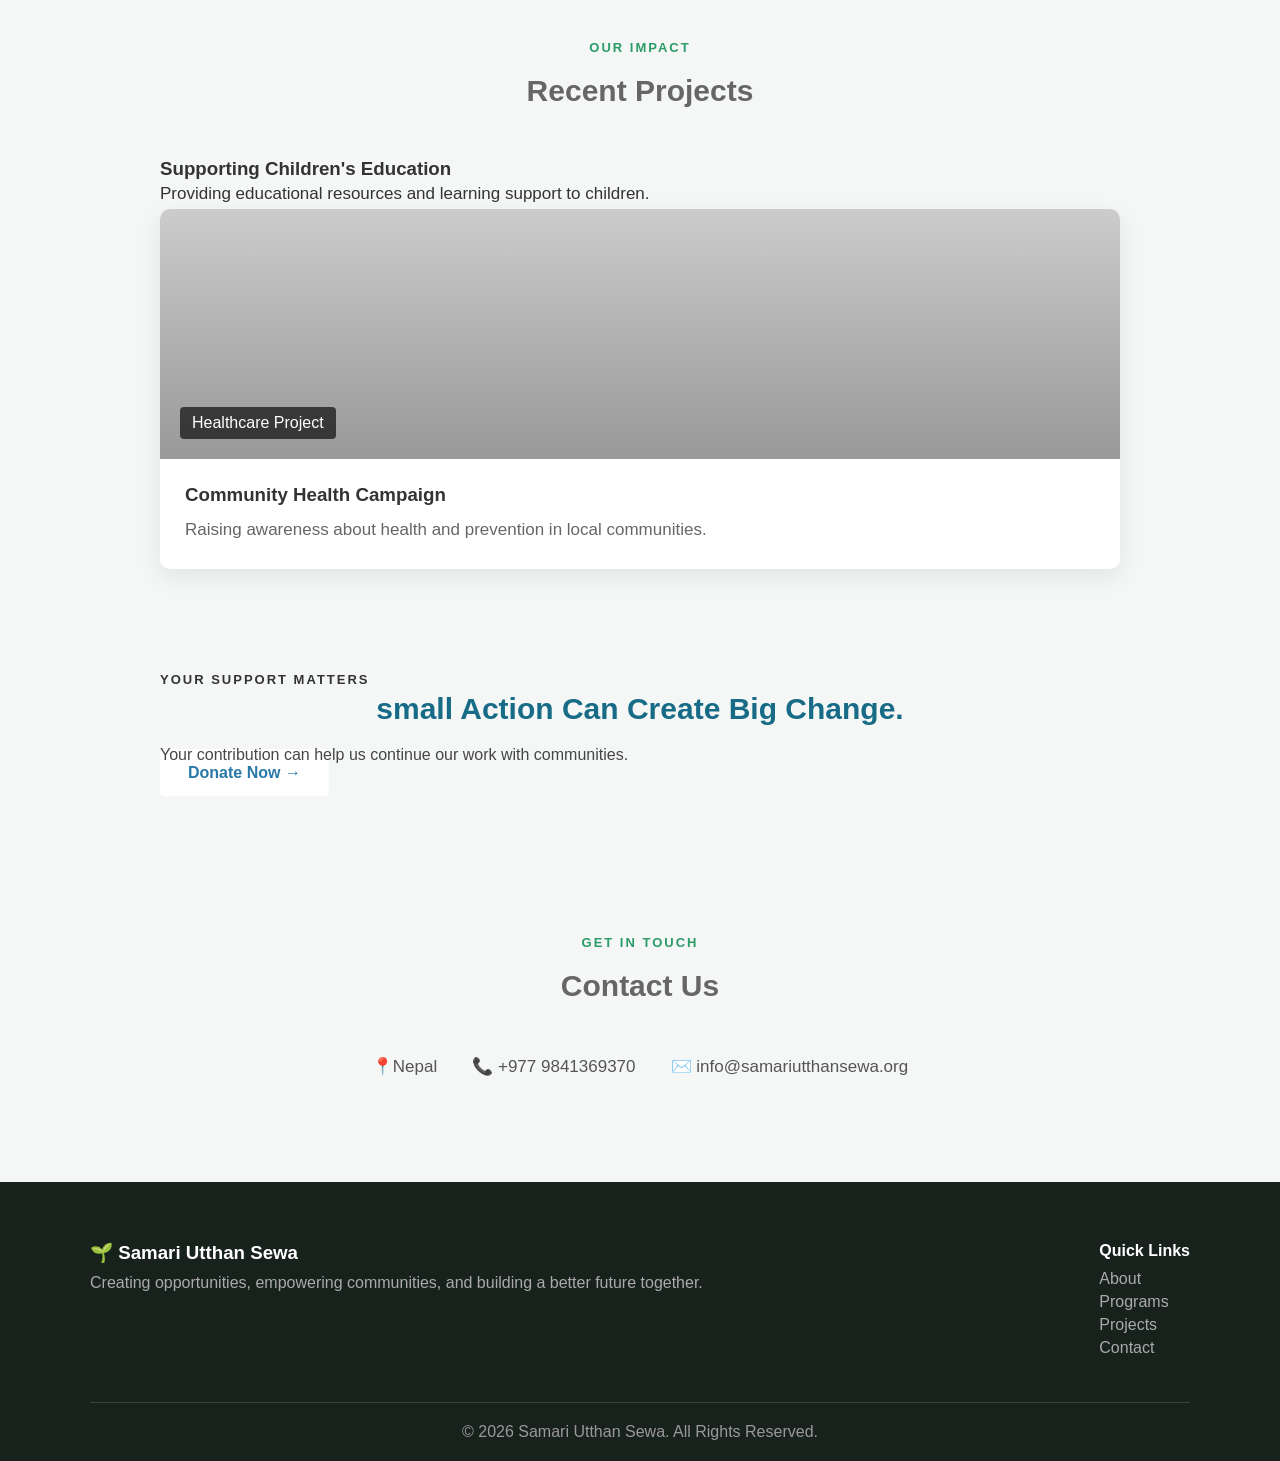
==== commit 35ab5301: "Update index.html Update homepage title" ====
--- a/index.html
+++ b/index.html
@@ -5,7 +5,7 @@
     <meta charset="UTF-8">
     <meta name="viewport" content="width=device-width, initial-scale=1.0">
 
-    <title>Samari Utthan Sewa | Equitable, Just and Sustainable Society</title>
+    <title>Samari Utthan Sewa | Equitable, Just and Sustainable Society 🌱</title>
 
     <meta name="description" content="Samari Utthan Sewa works with communities to create opportunities, protect vulnerable people and build a more equitable, just and sustainable society.">
 
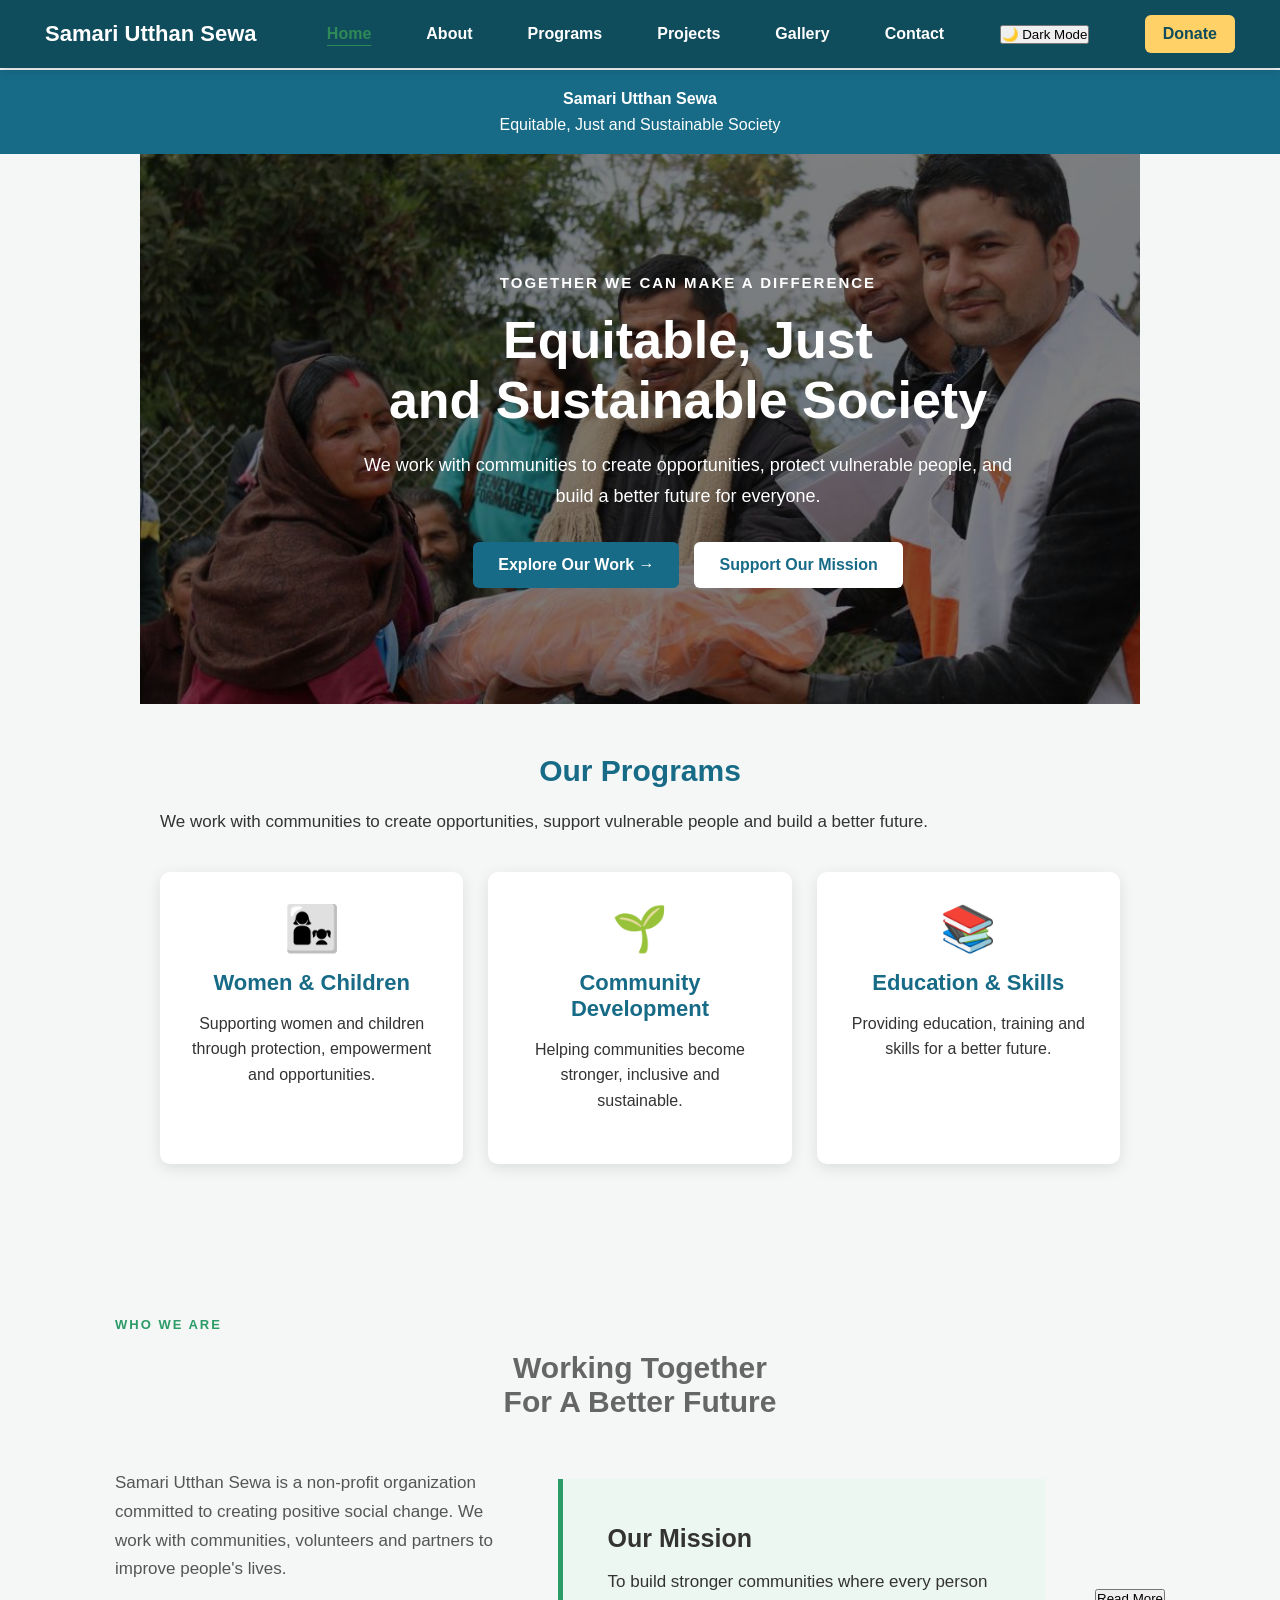
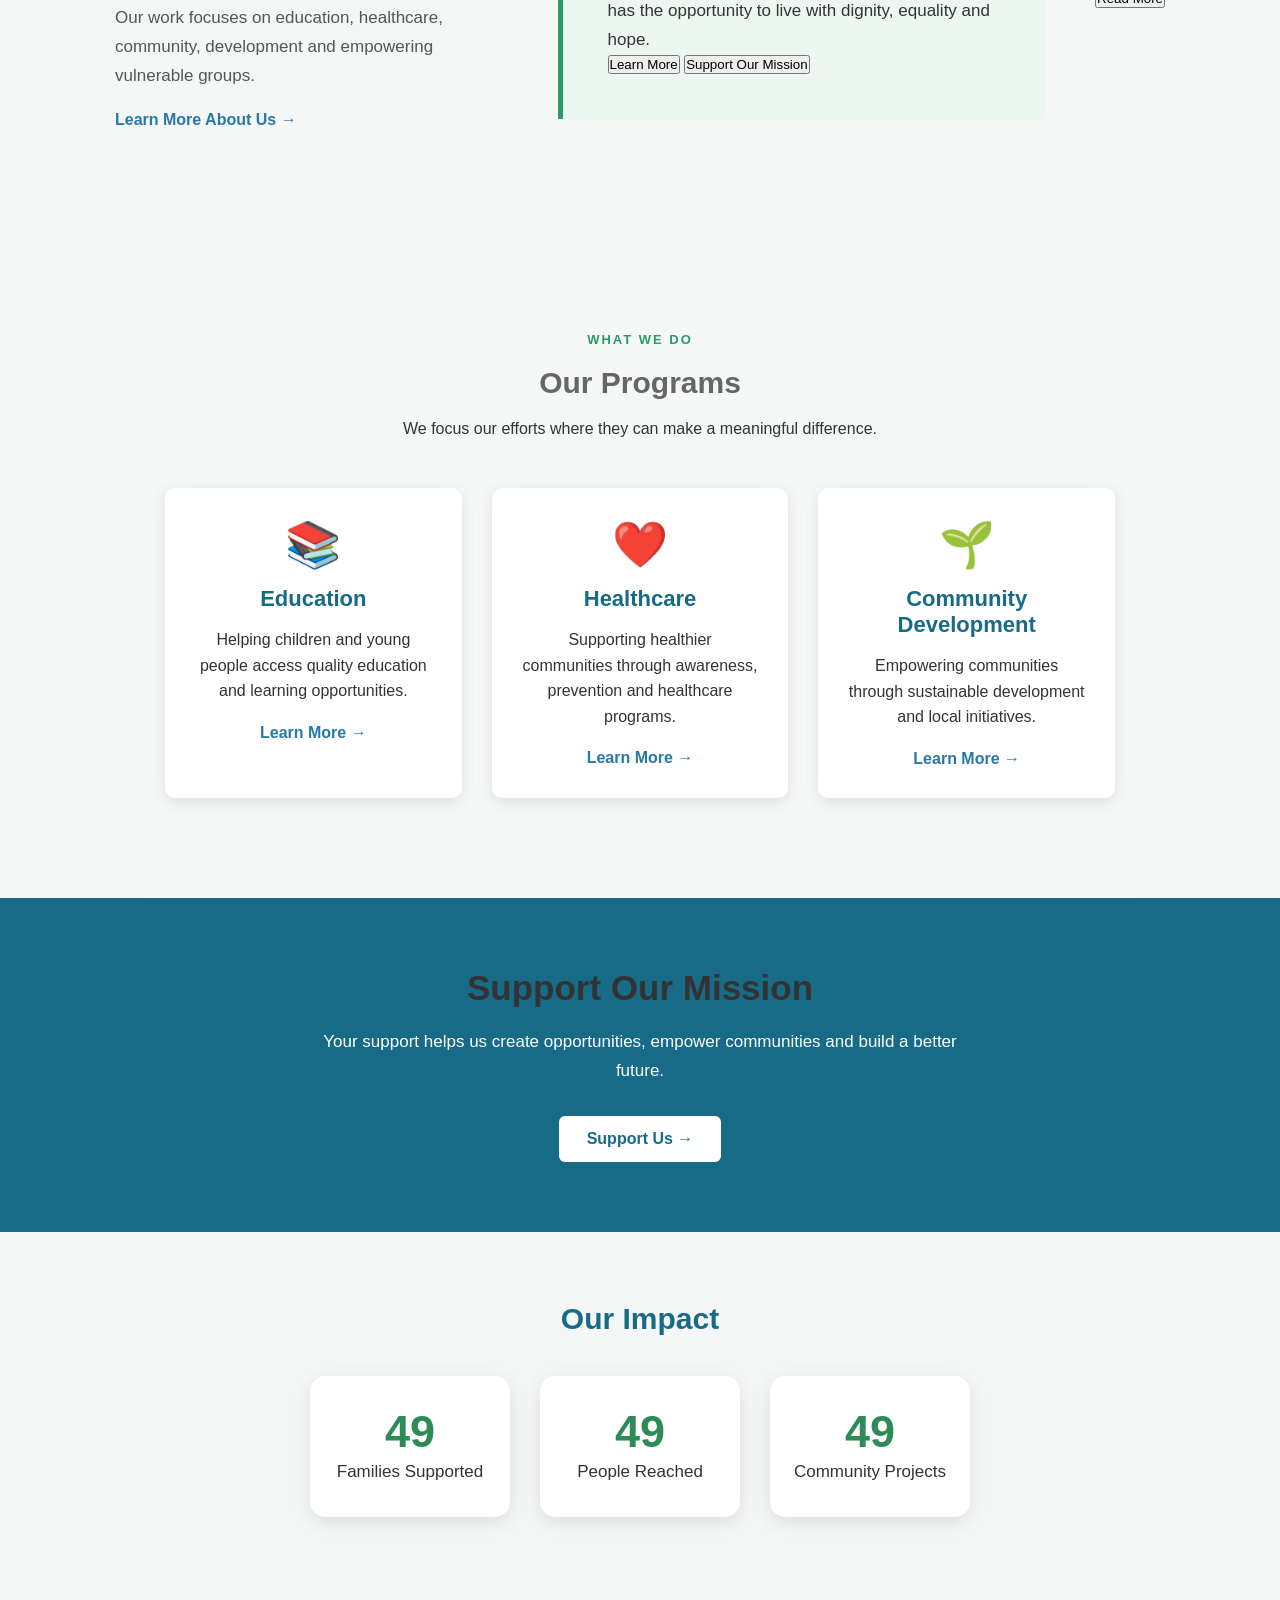
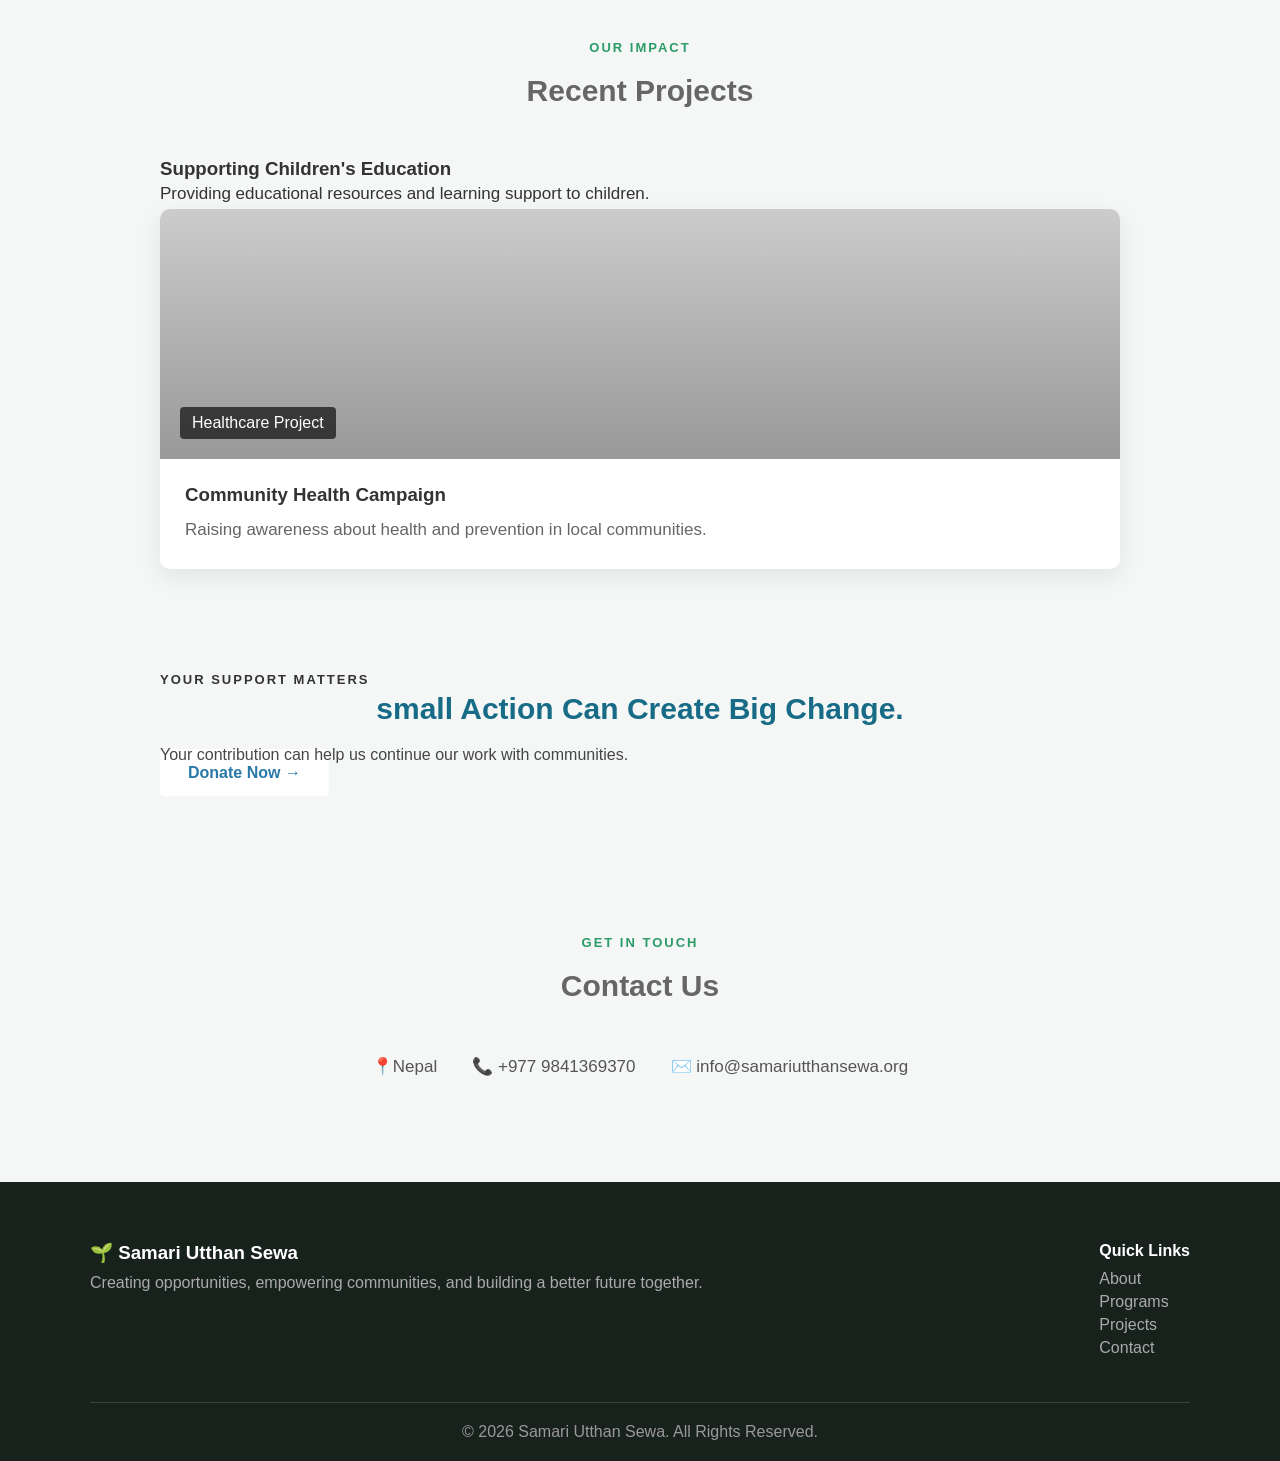
==== commit 00b6cbcd: "Update index.html Update homepage title" ====
--- a/index.html
+++ b/index.html
@@ -5,7 +5,7 @@
     <meta charset="UTF-8">
     <meta name="viewport" content="width=device-width, initial-scale=1.0">
 
-    <title>Samari Utthan Sewa | Equitable, Just and Sustainable Society 🌱</title>
+    <title>Samari Utthan Sewa | Equitable, Just and Sustainable Future 🌱</title>
 
     <meta name="description" content="Samari Utthan Sewa works with communities to create opportunities, protect vulnerable people and build a more equitable, just and sustainable society.">
 
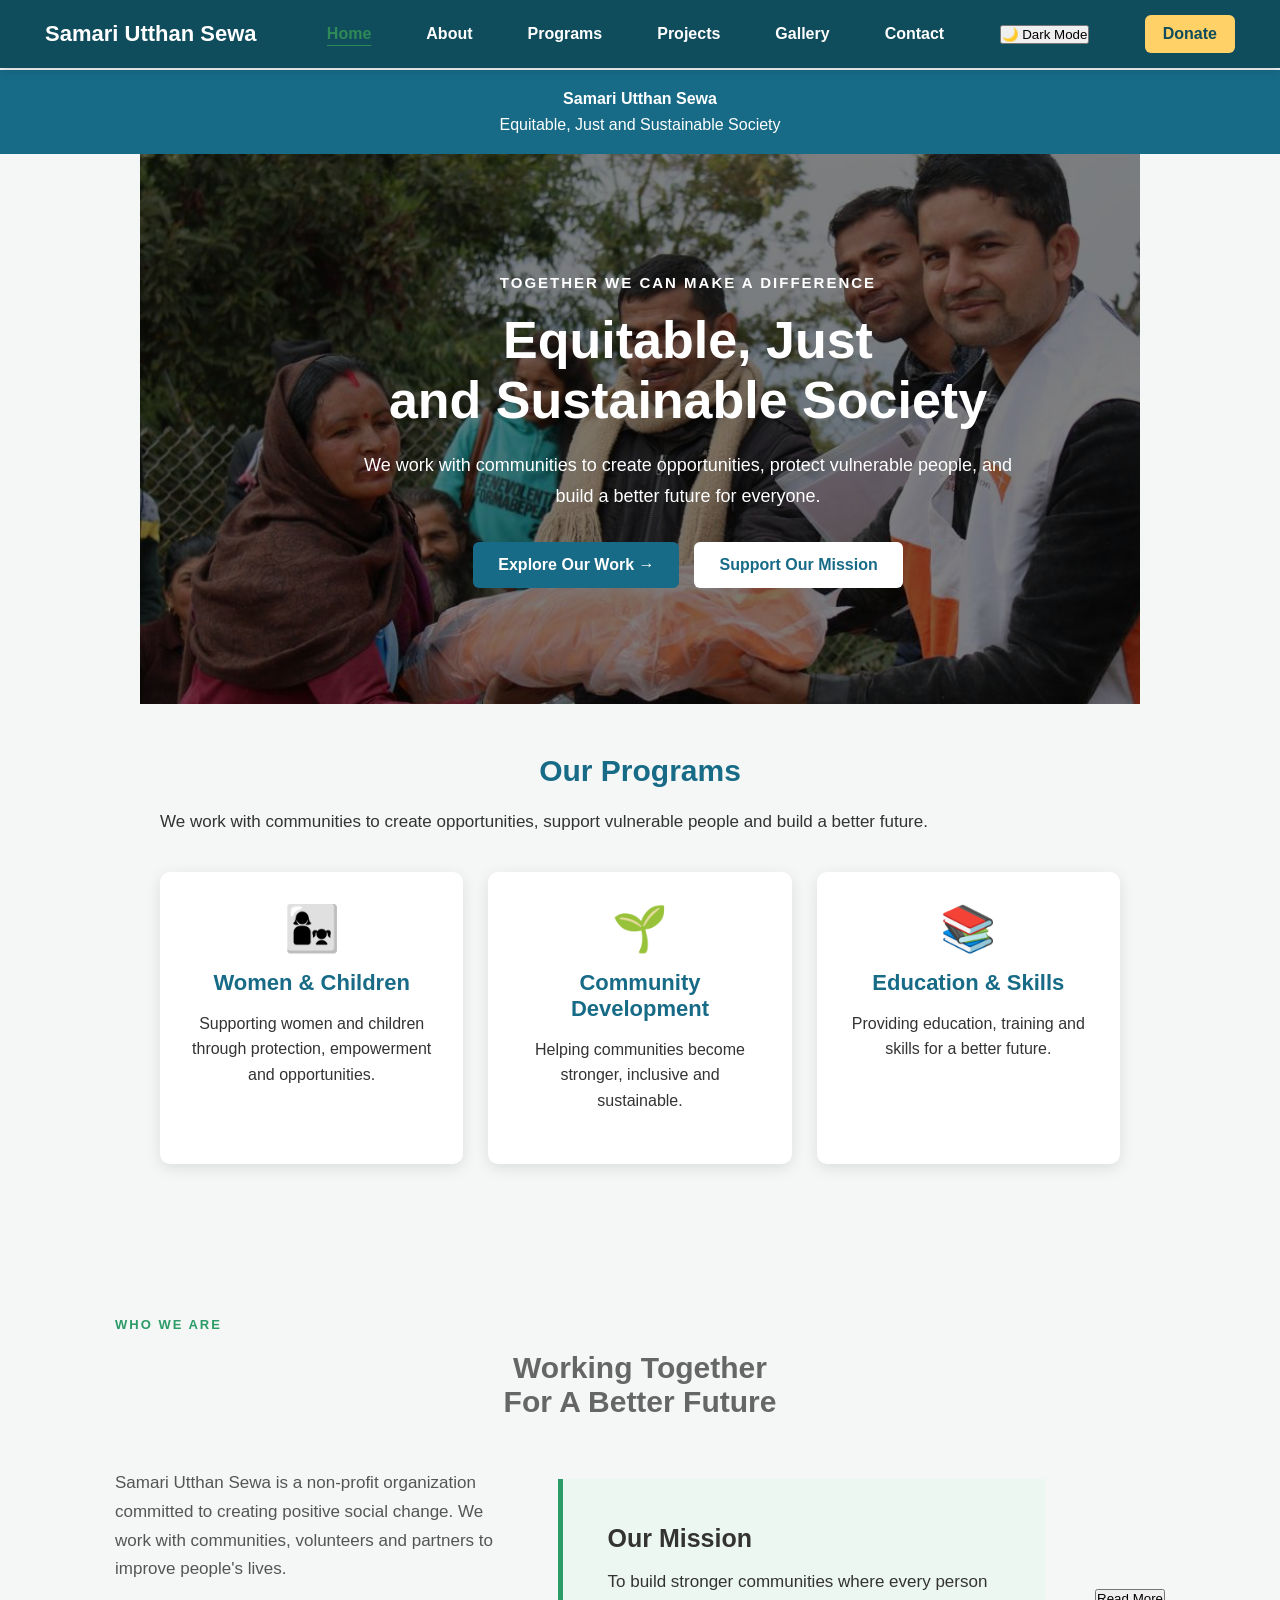
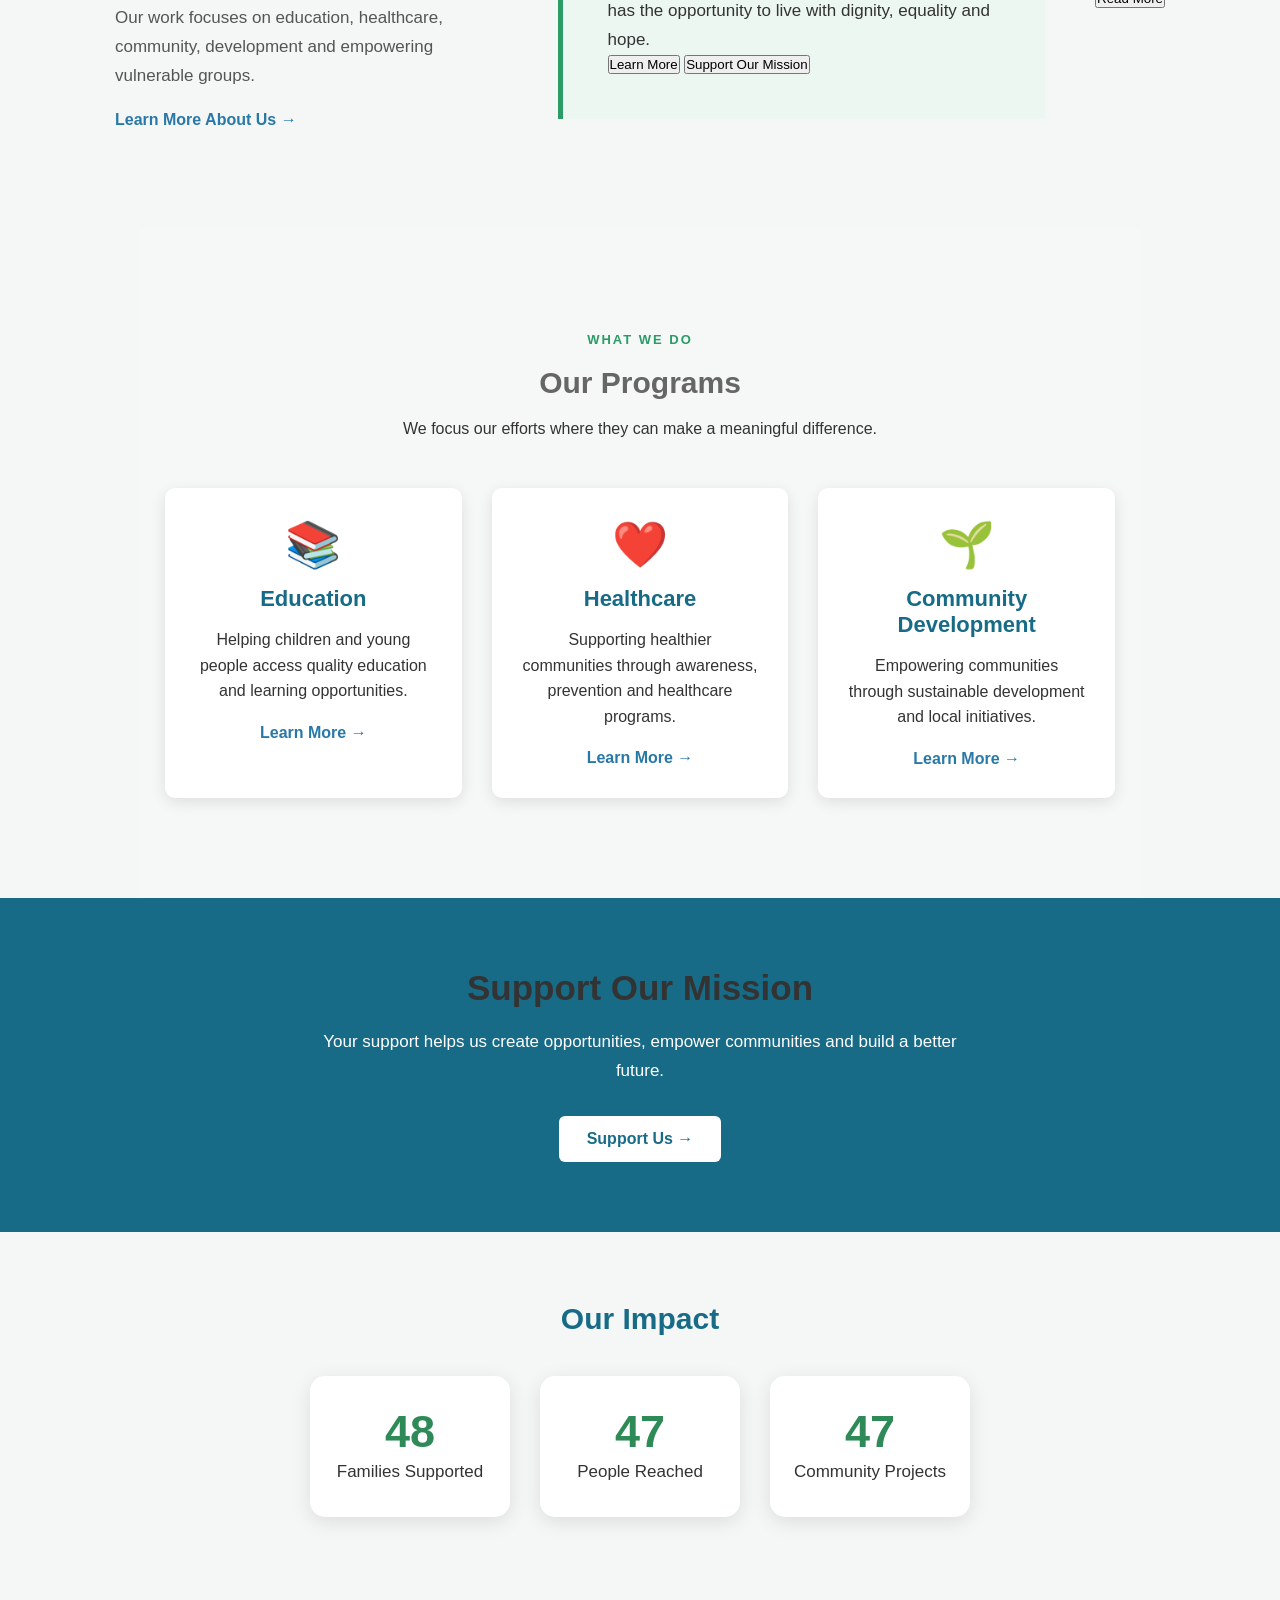
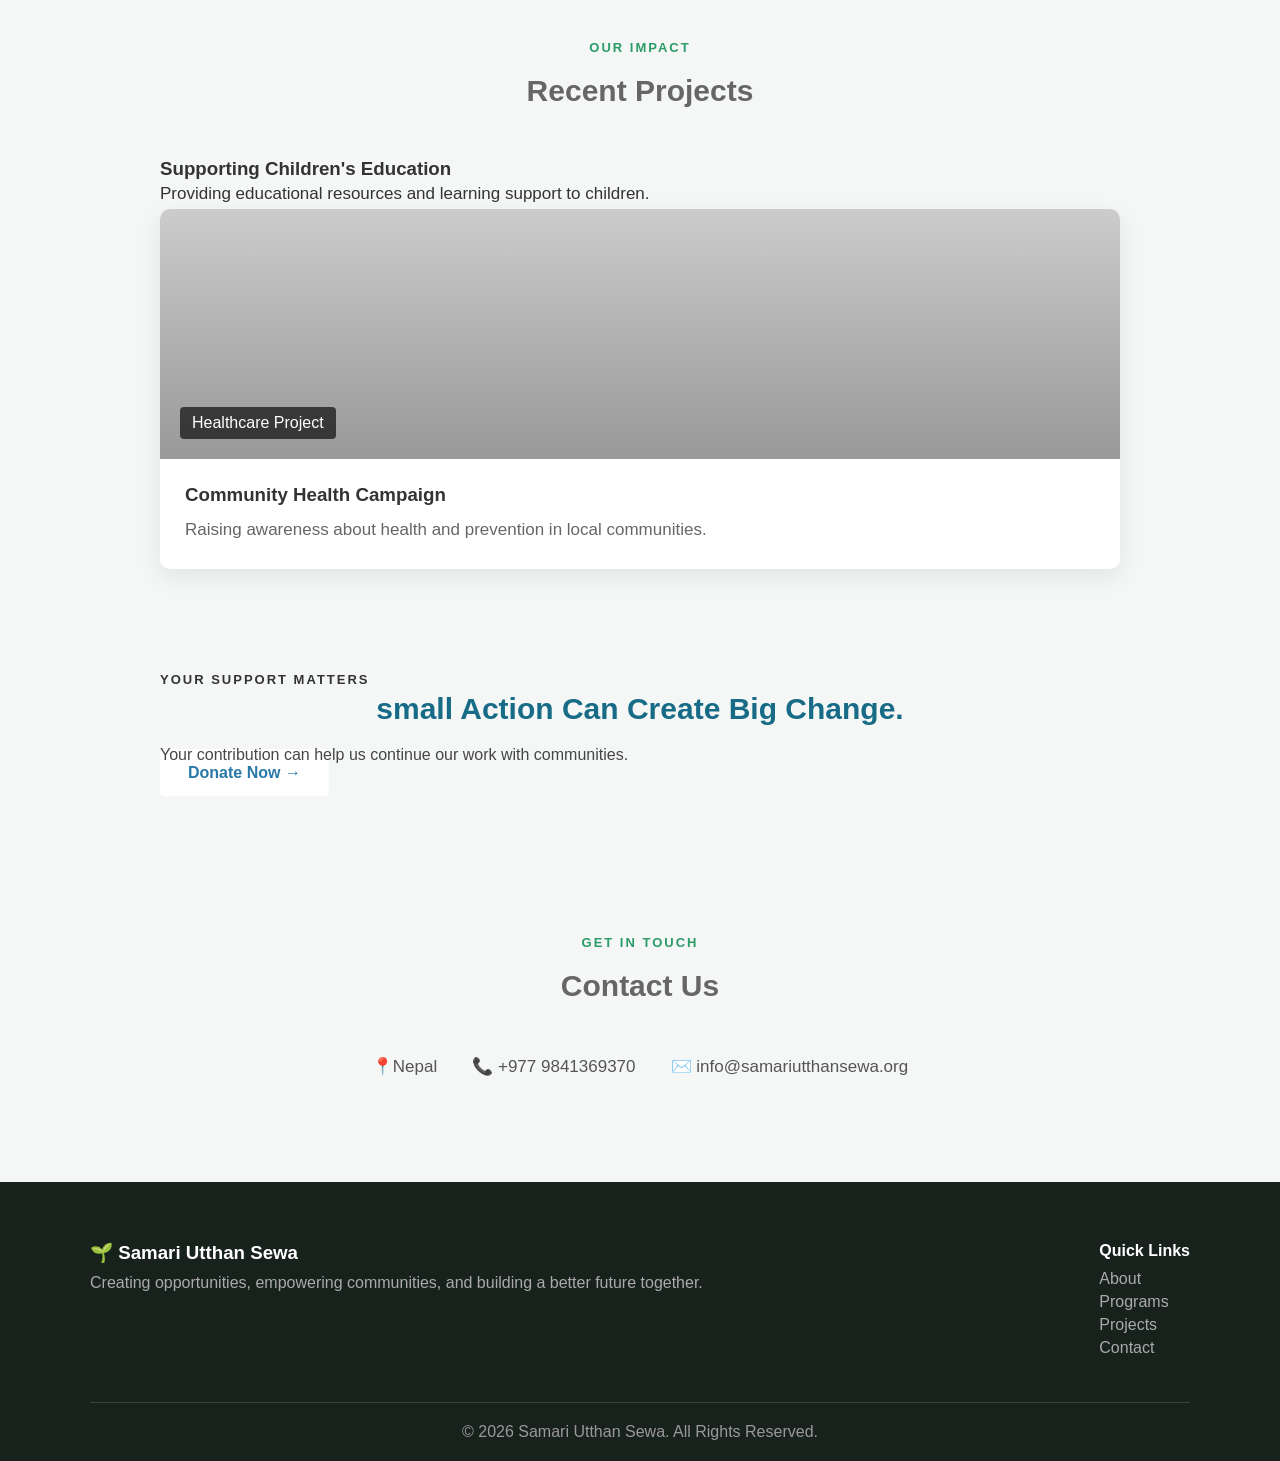
==== commit 37628711: "Force homepage update" ====
--- a/index.html
+++ b/index.html
@@ -5,7 +5,7 @@
     <meta charset="UTF-8">
     <meta name="viewport" content="width=device-width, initial-scale=1.0">
 
-    <title>Samari Utthan Sewa | Equitable, Just and Sustainable Future 🌱</title>
+    <title>Samari Utthan Sewa | Equitable, Just and Sustainable future 🌱</title>
 
     <meta name="description" content="Samari Utthan Sewa works with communities to create opportunities, protect vulnerable people and build a more equitable, just and sustainable society.">
 
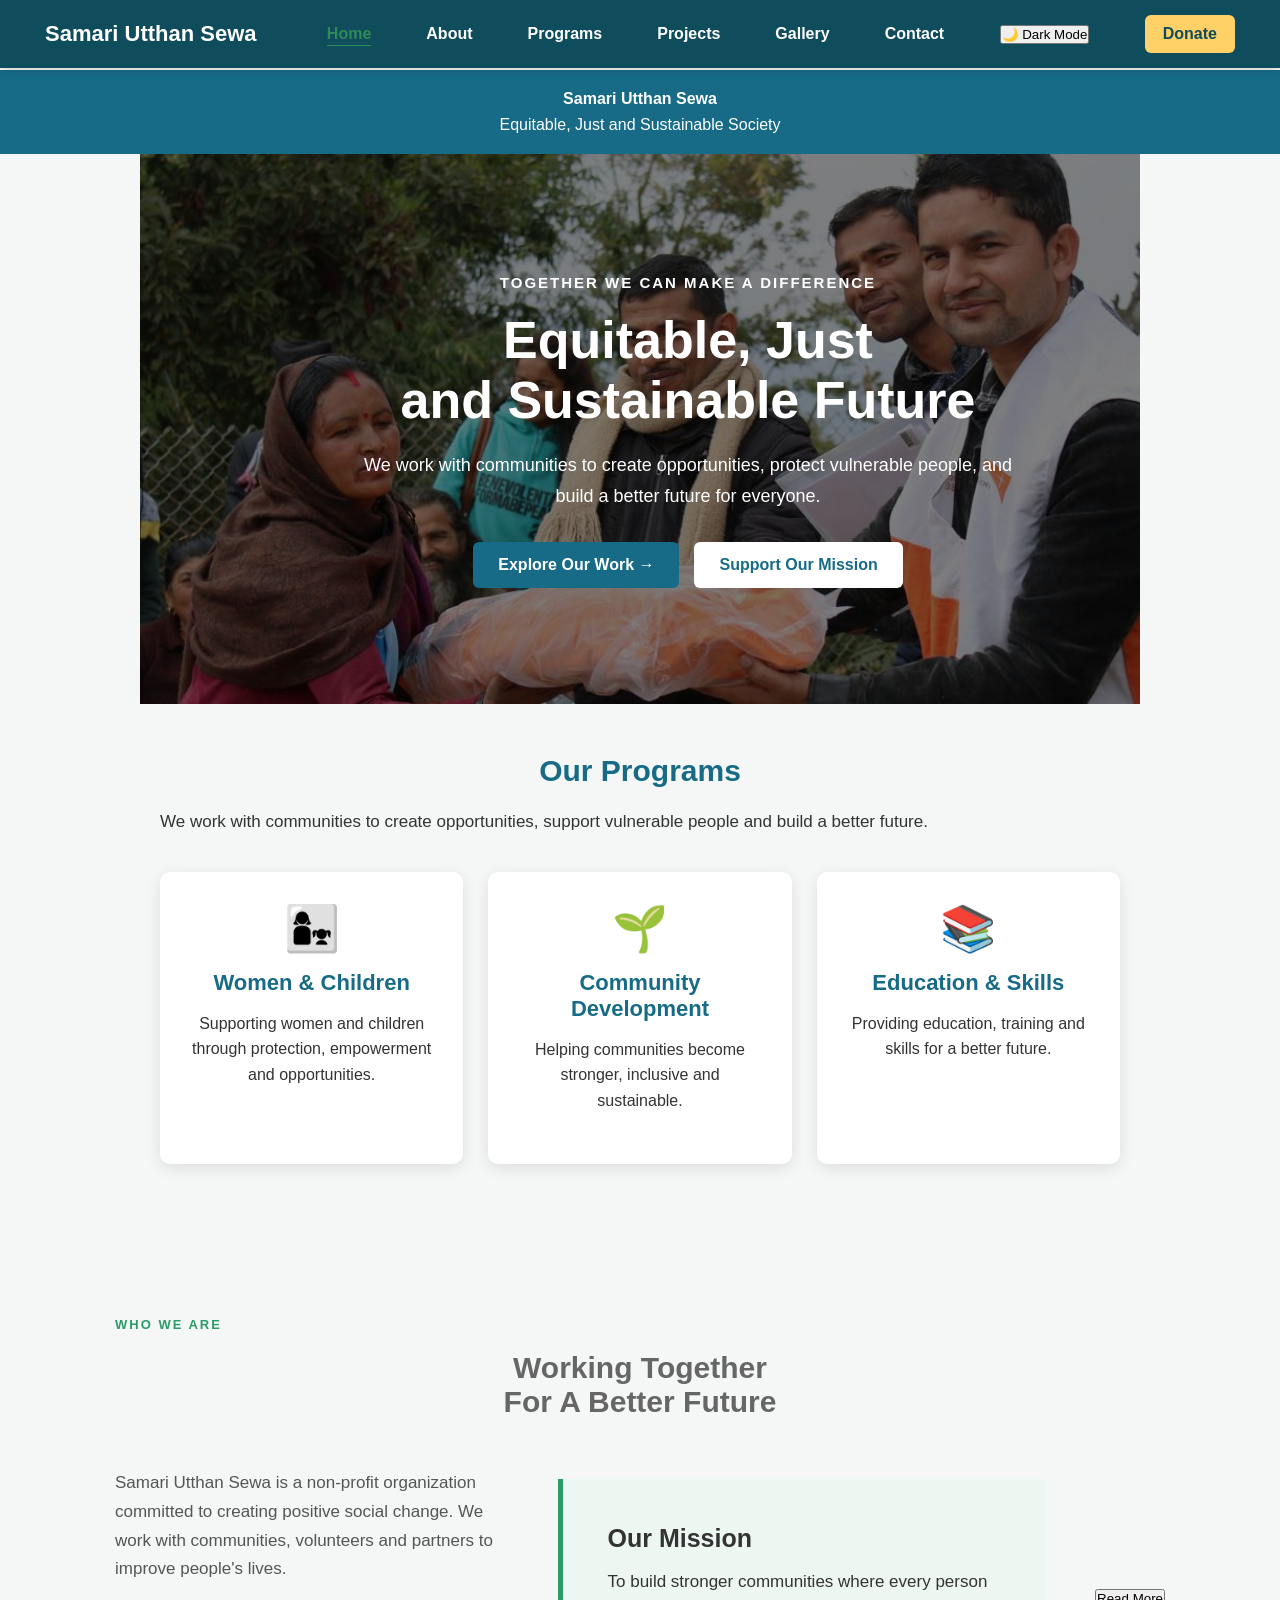
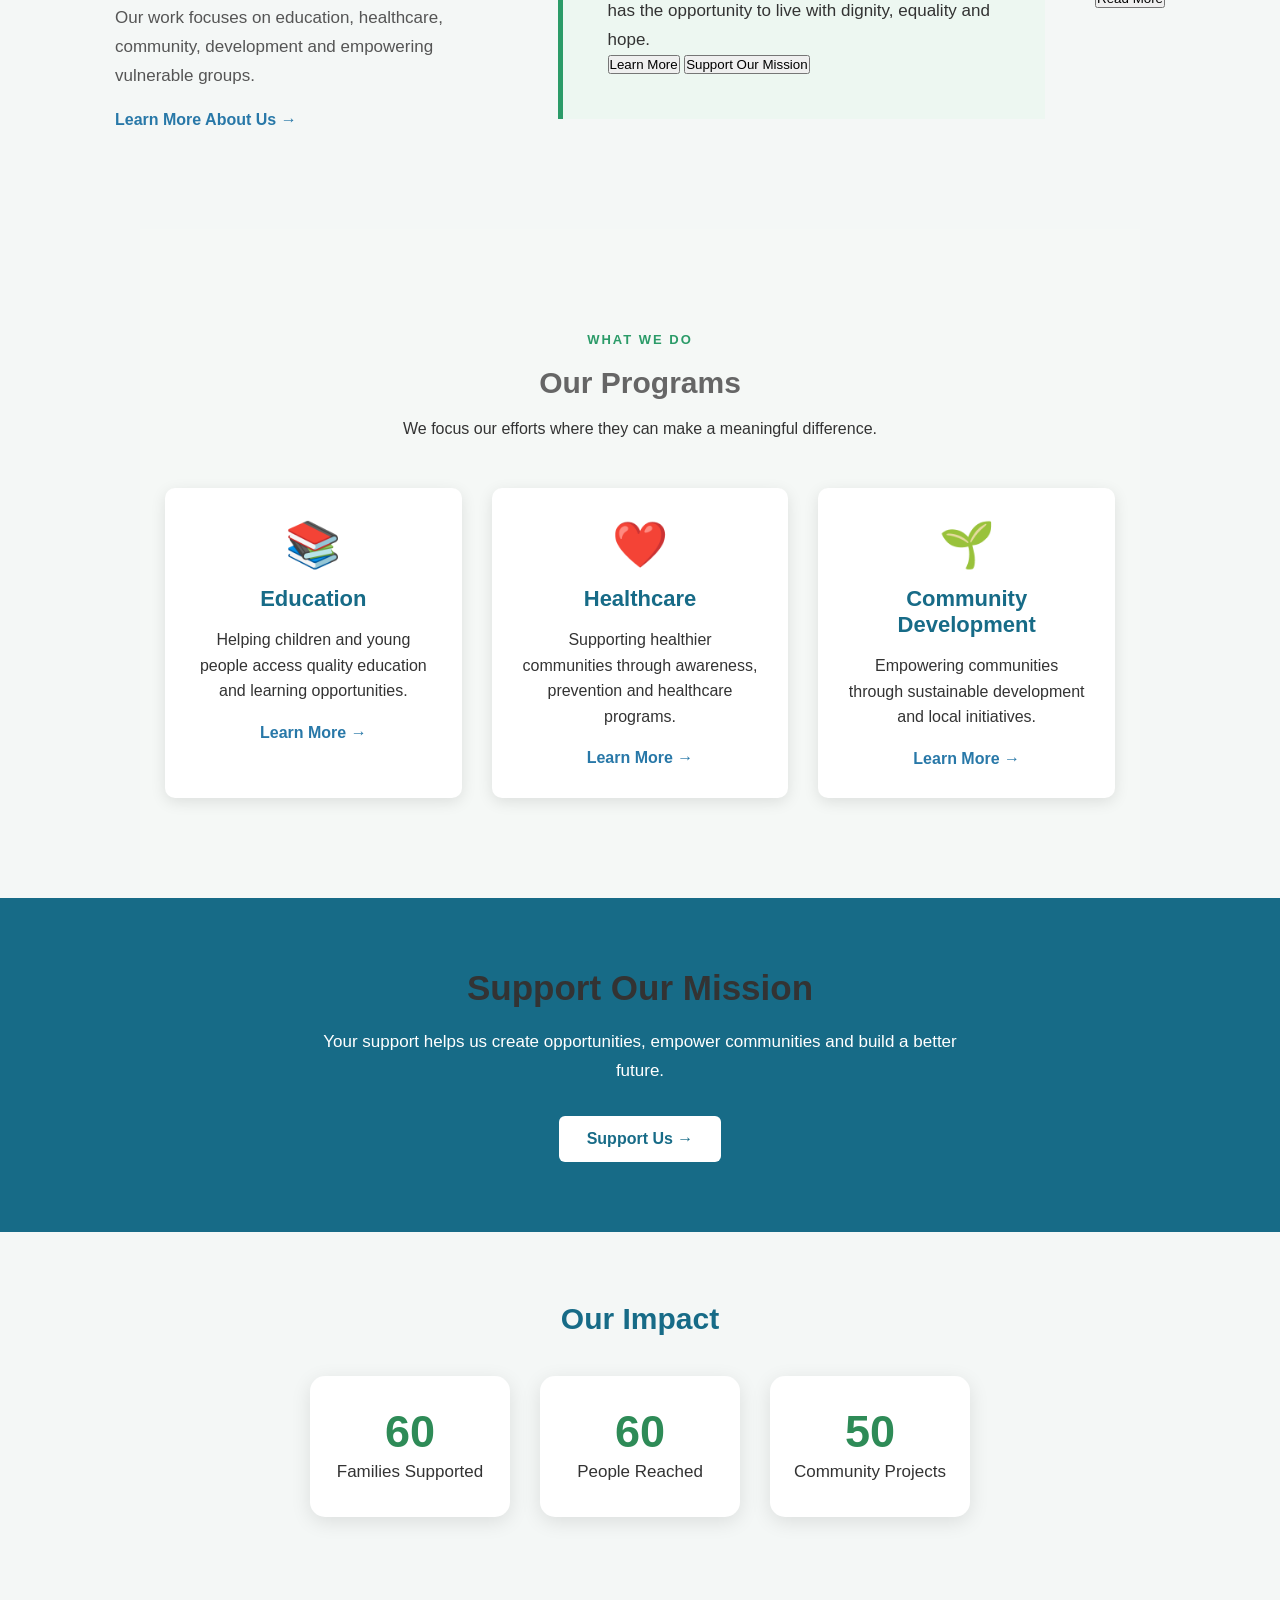
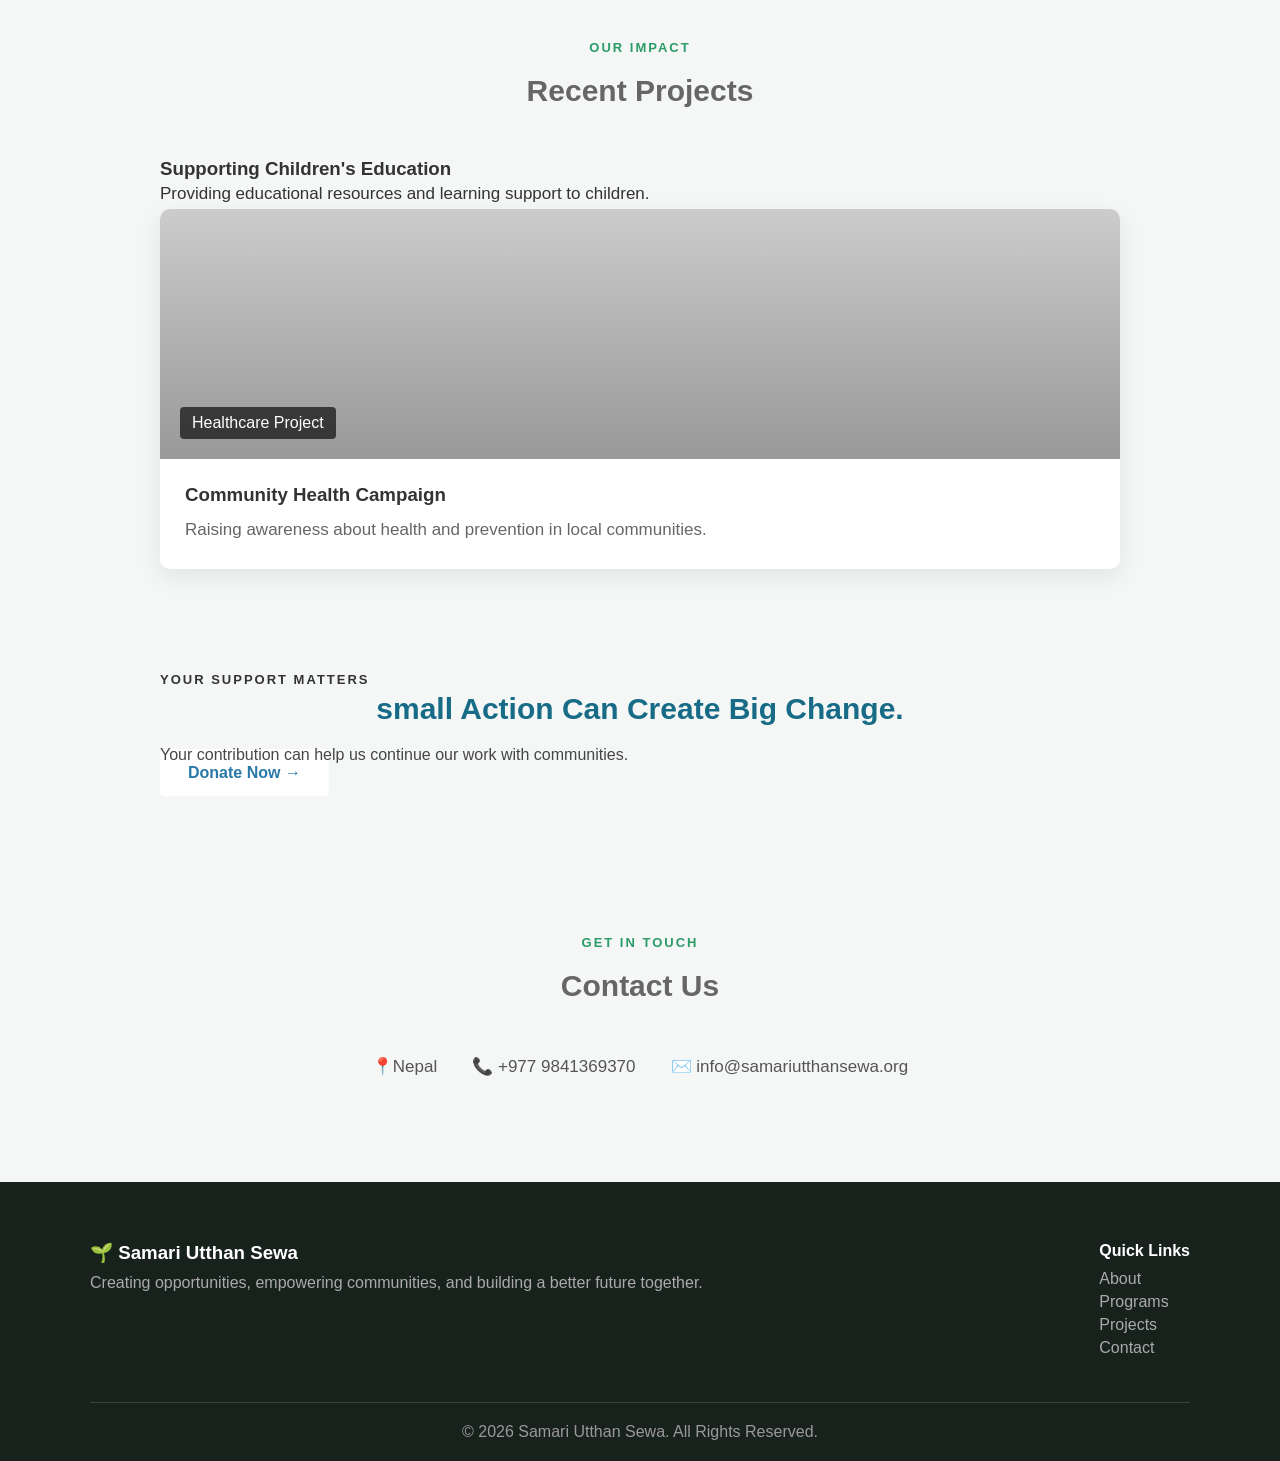
==== commit 2f180207: "Update hero heading" ====
--- a/index.html
+++ b/index.html
@@ -94,7 +94,7 @@
 
             <h1>
                 Equitable, Just <br>
-                and Sustainable Society
+                and Sustainable Future
             </h1>
 
             <p class="hero-description">
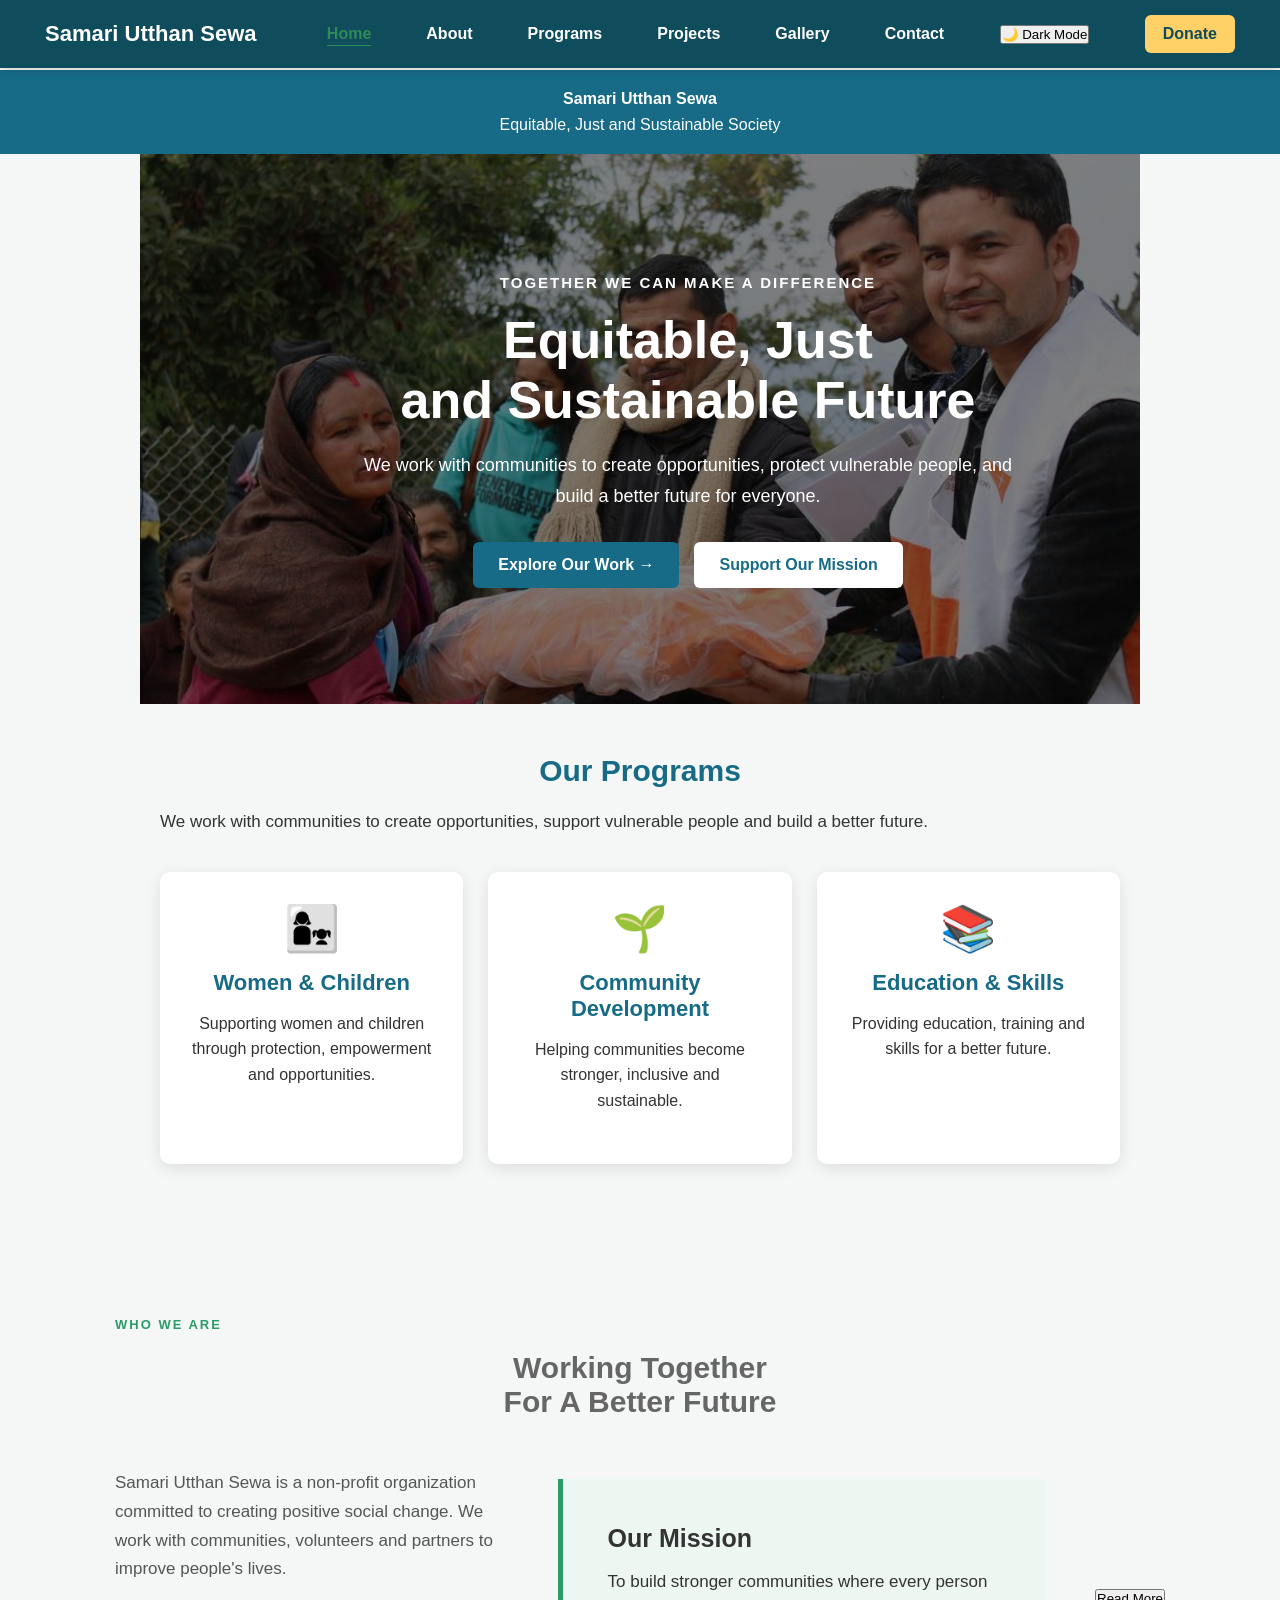
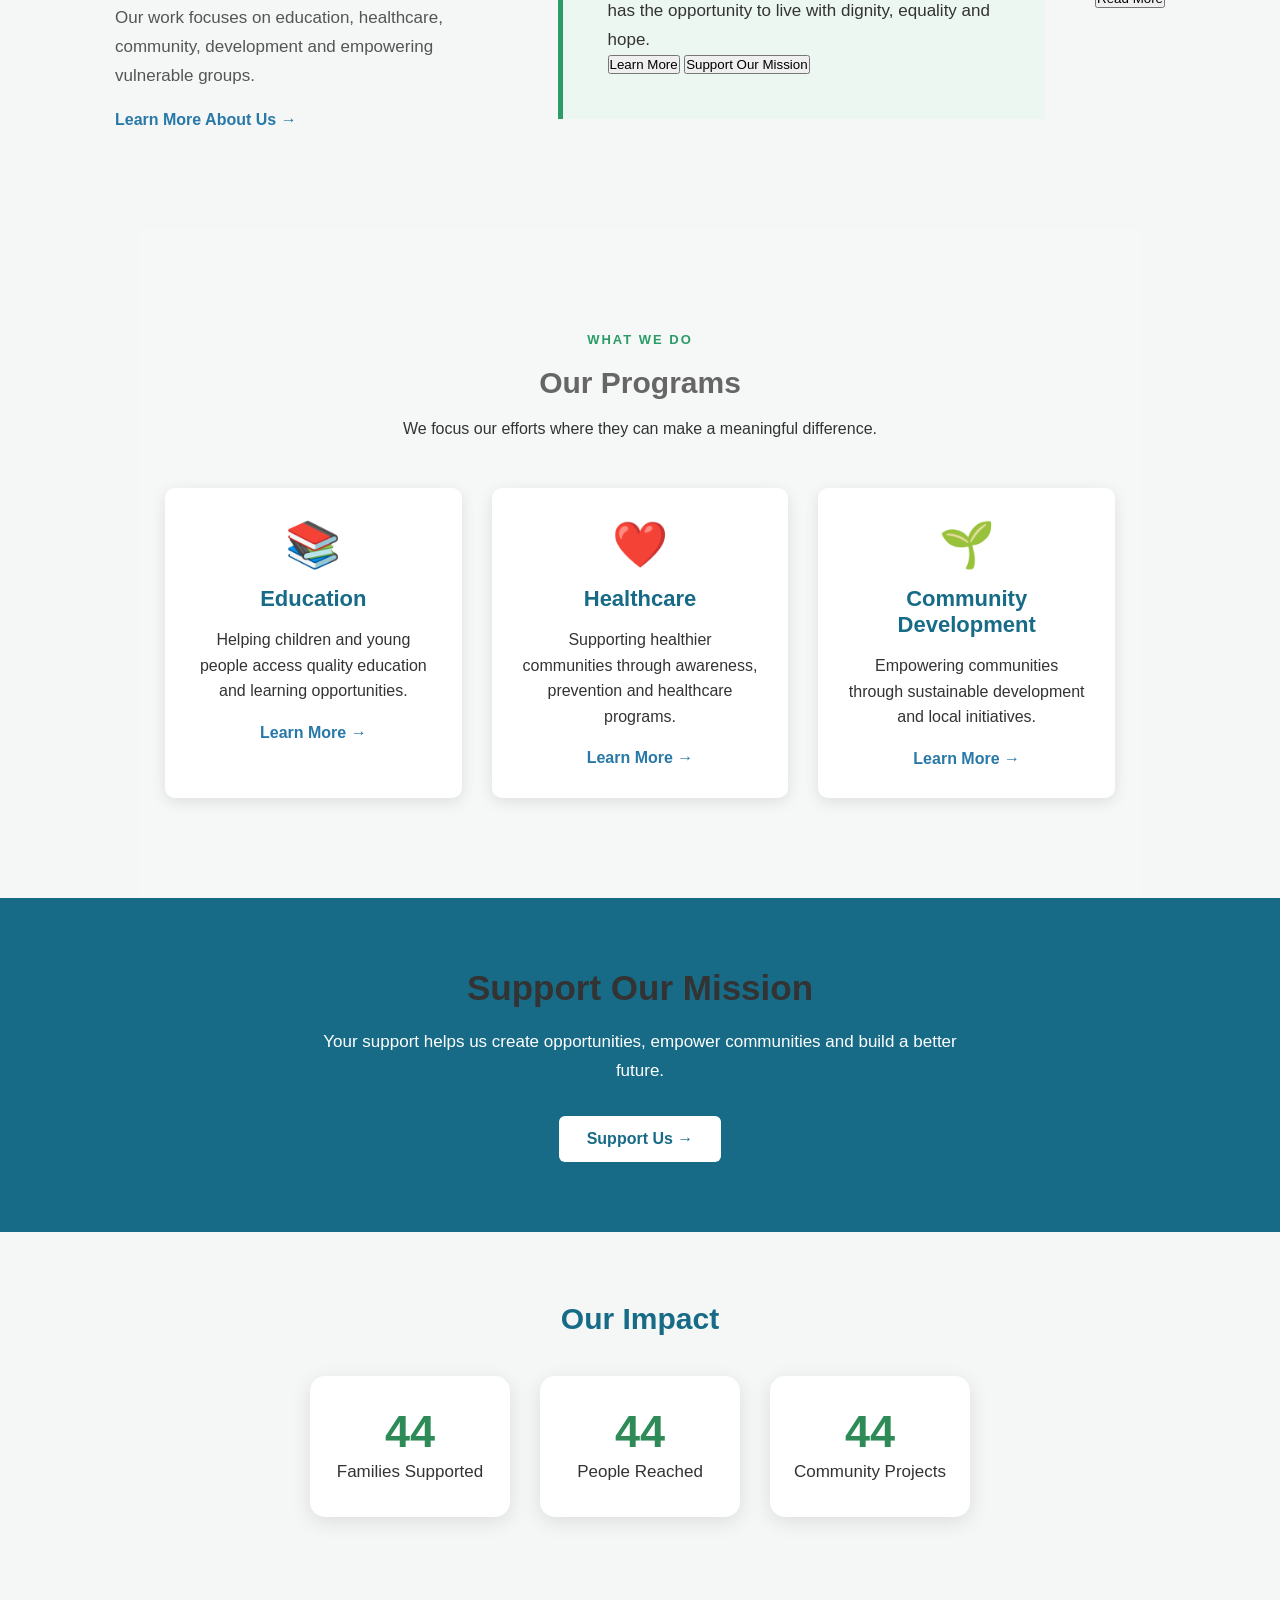
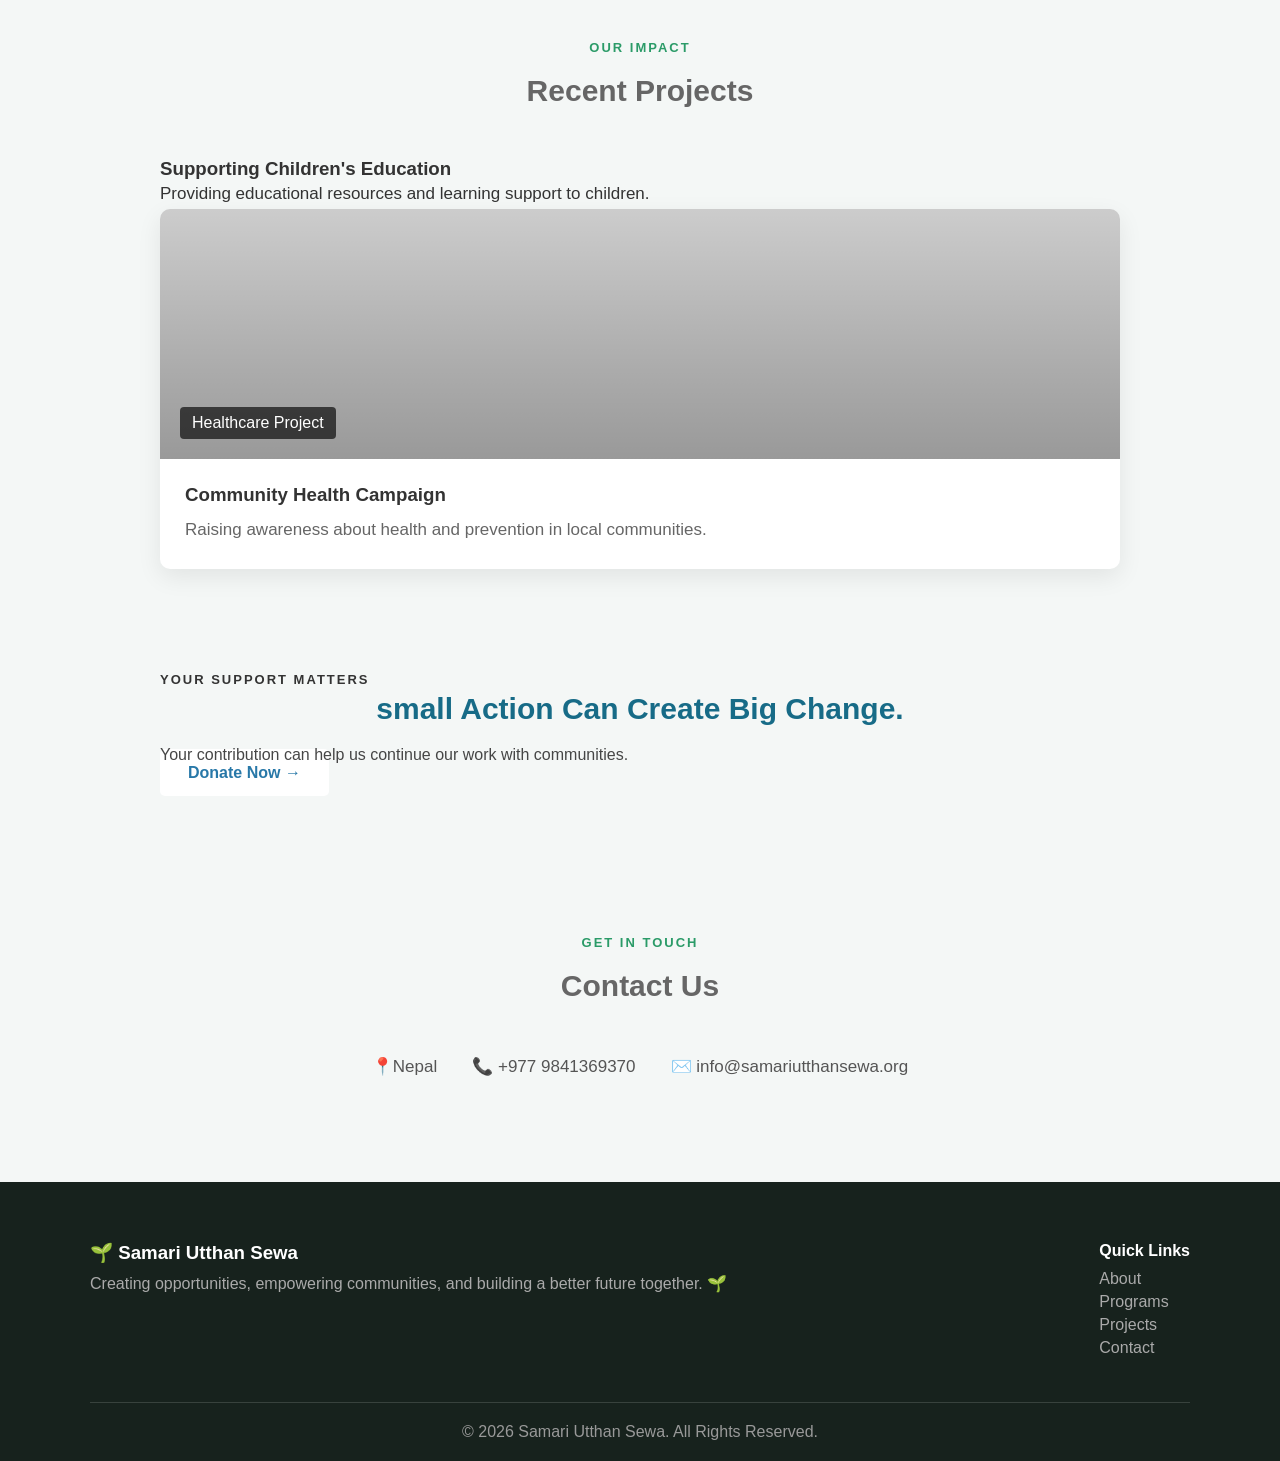
==== commit ec156871: "Improve footer message" ====
--- a/index.html
+++ b/index.html
@@ -462,7 +462,7 @@
             </h3>
 
             <p>
-                Creating opportunities, empowering communities, and building a better future together.
+                Creating opportunities, empowering communities, and building a better future together. 🌱
             </p>
 
         </div>
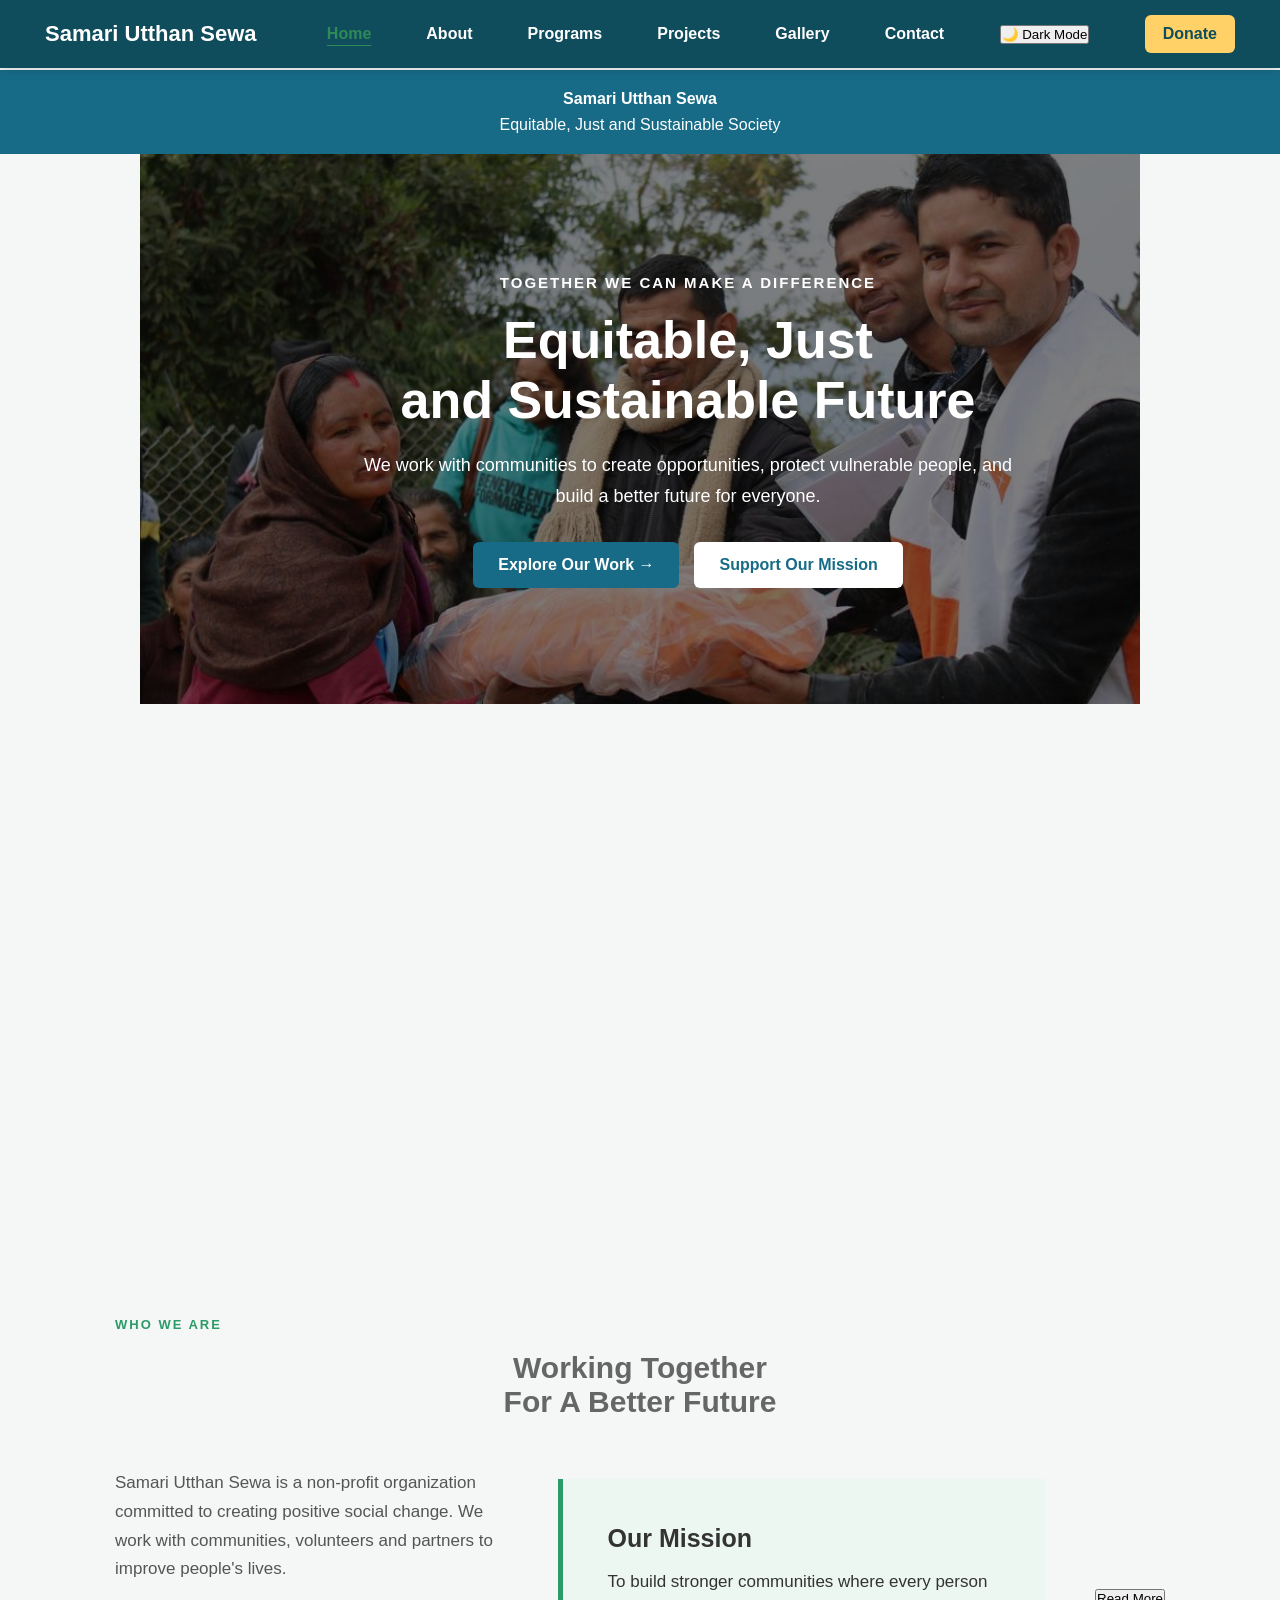
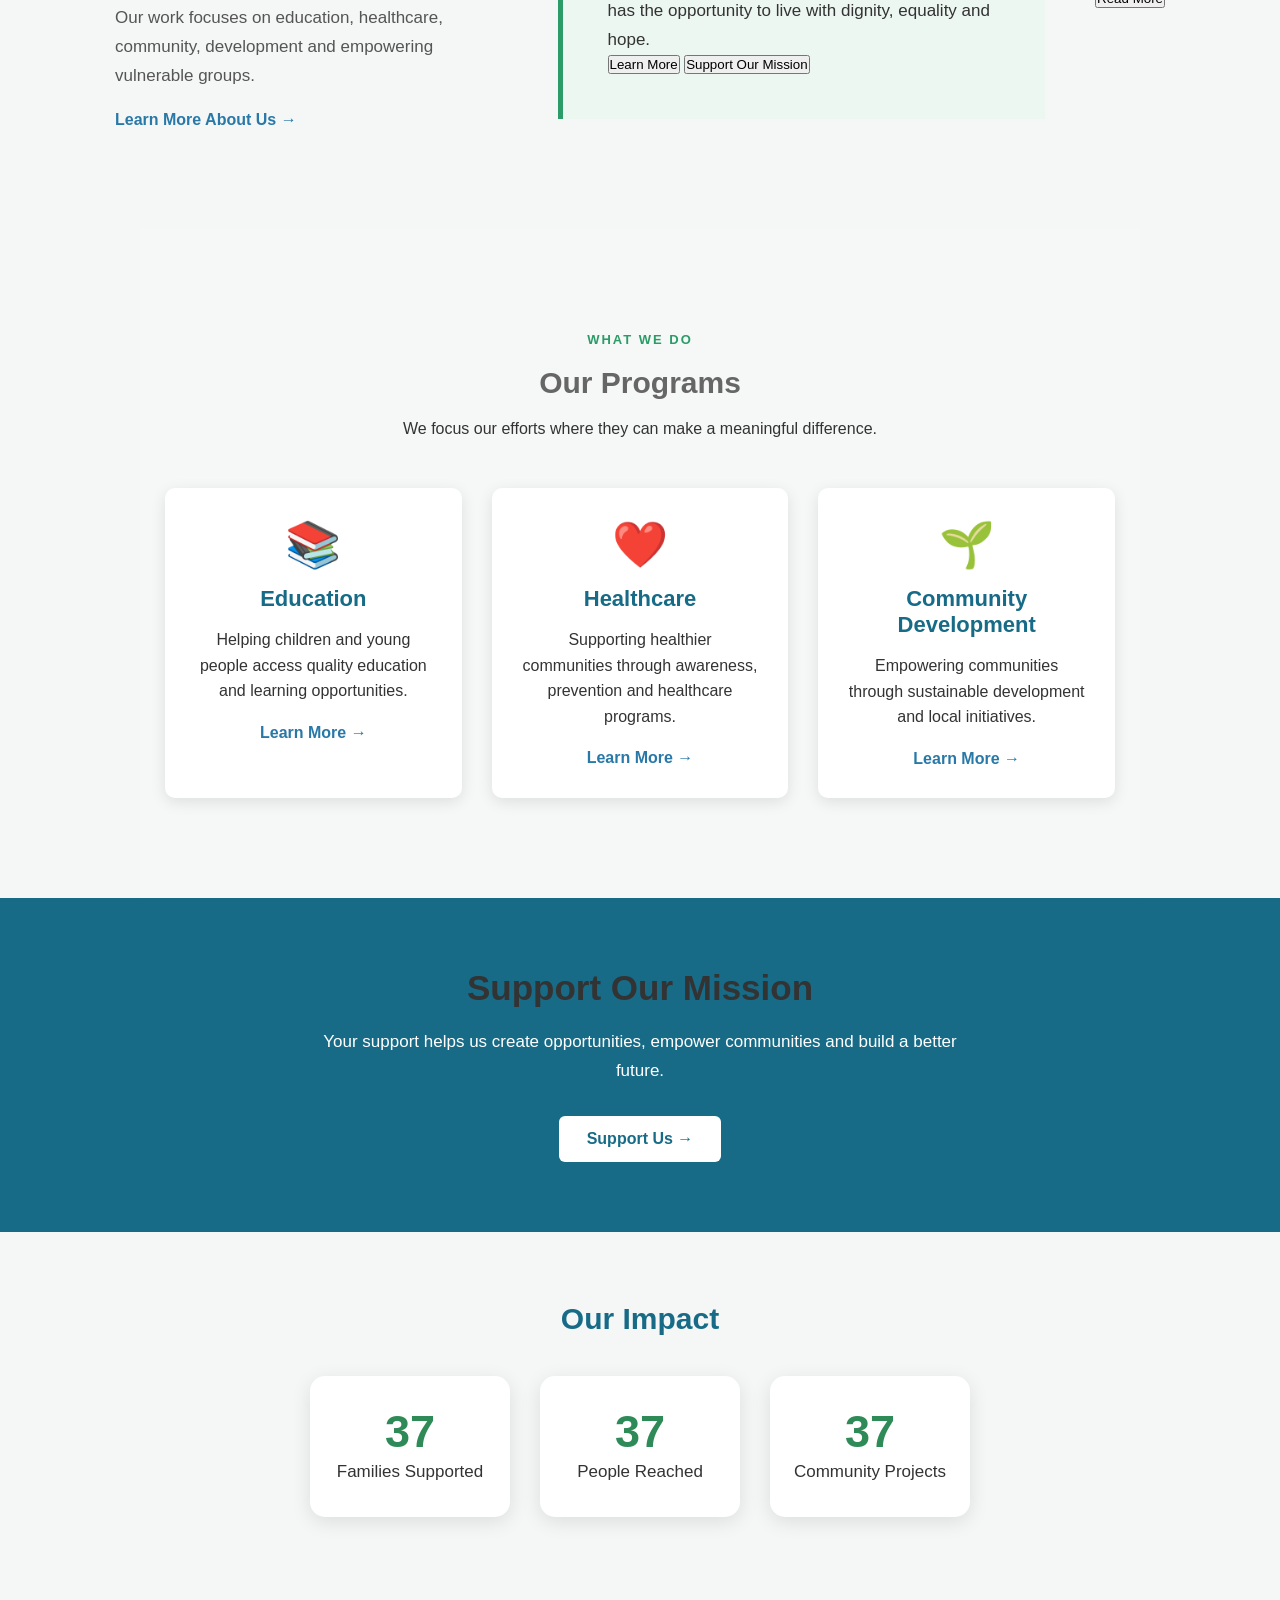
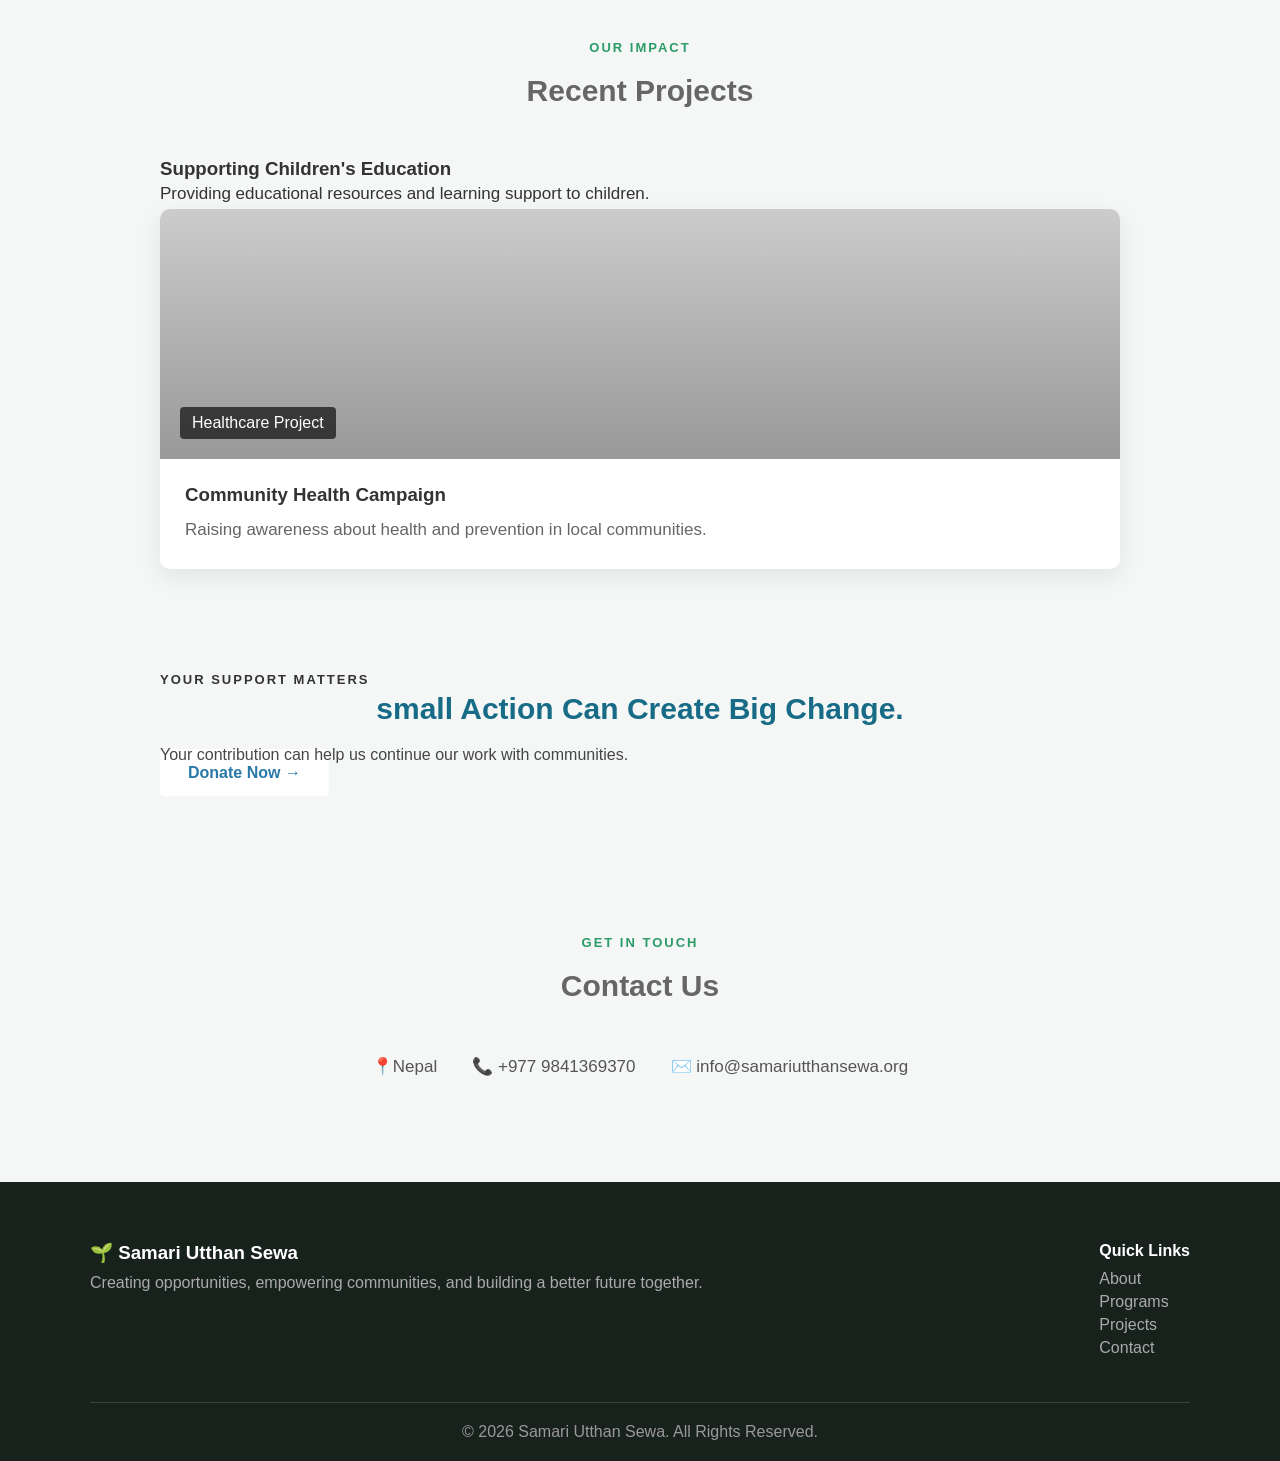
==== commit e507e705: "Revert "Improve footer message" This reverts commit ec156871cb8ec8f8060a44d0c6ca7c2ff7956fec." ====
--- a/index.html
+++ b/index.html
@@ -462,7 +462,7 @@
             </h3>
 
             <p>
-                Creating opportunities, empowering communities, and building a better future together. 🌱
+                Creating opportunities, empowering communities, and building a better future together.
             </p>
 
         </div>
